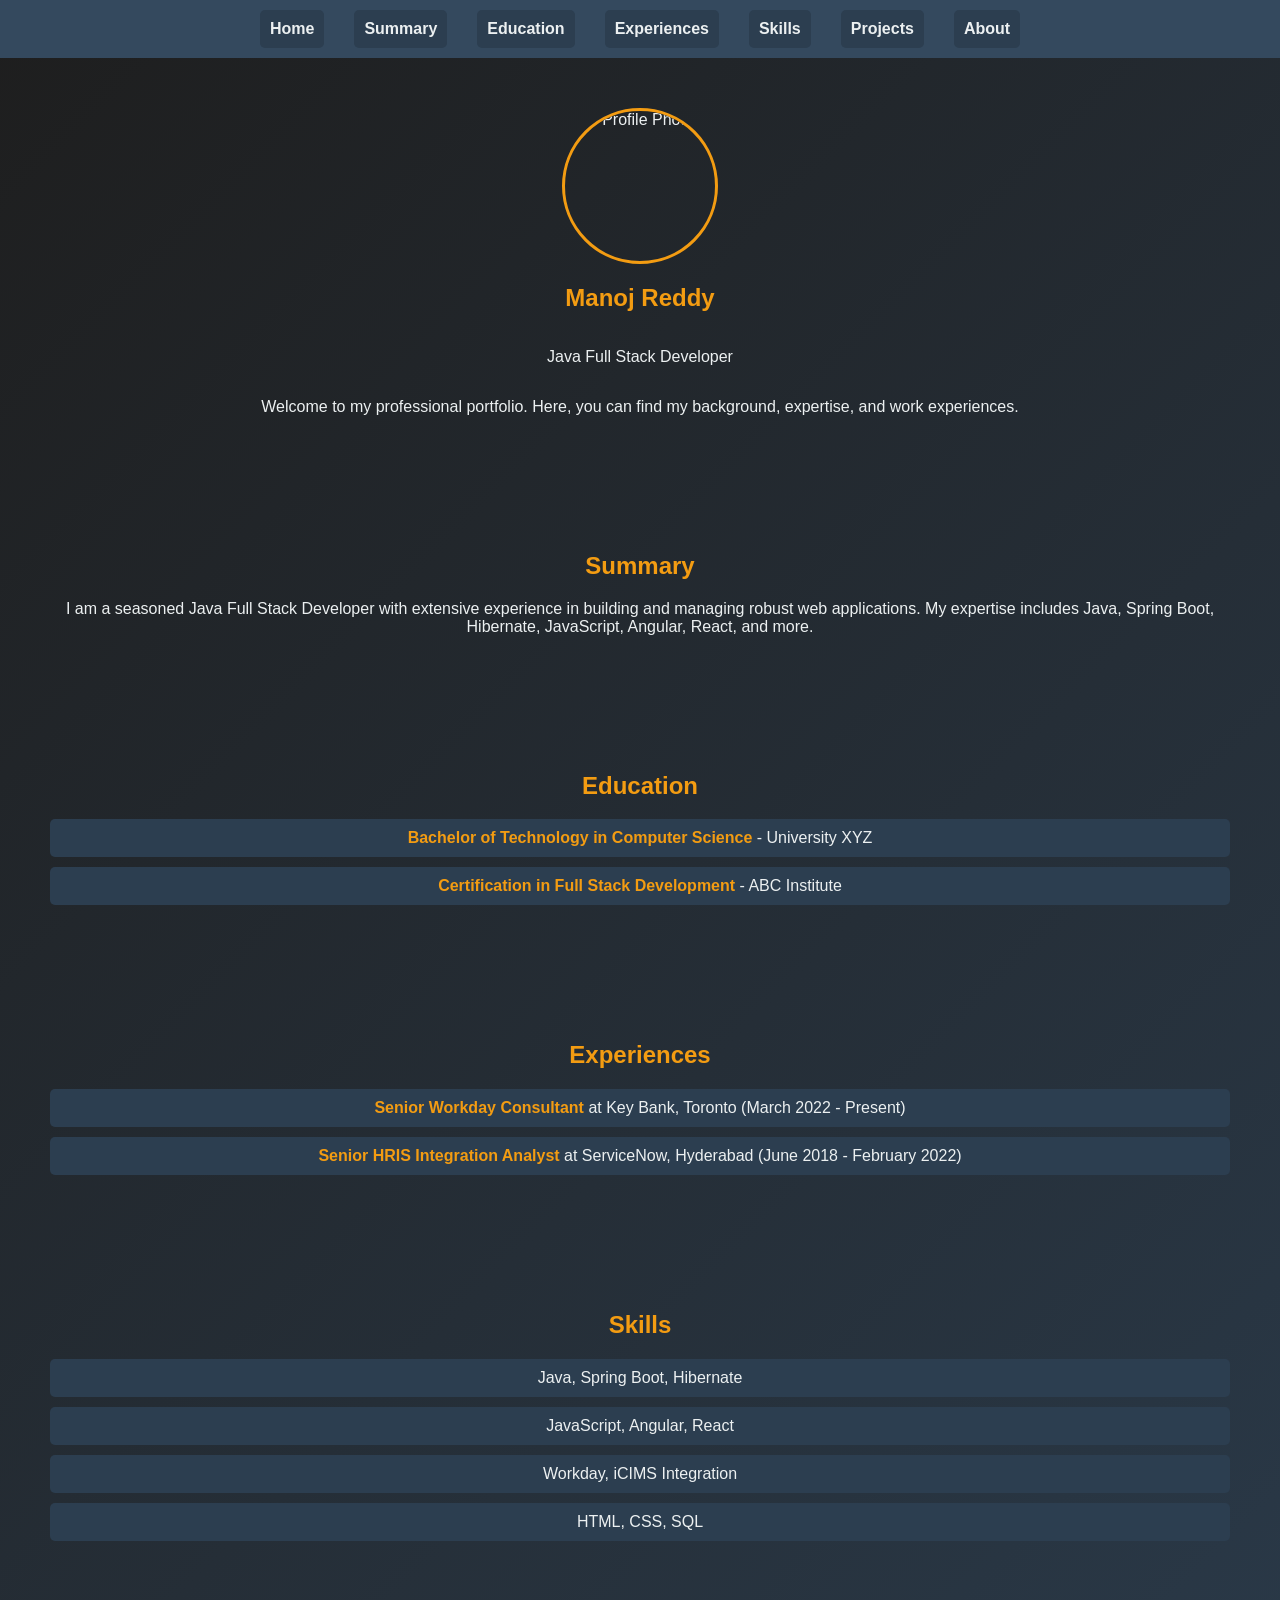
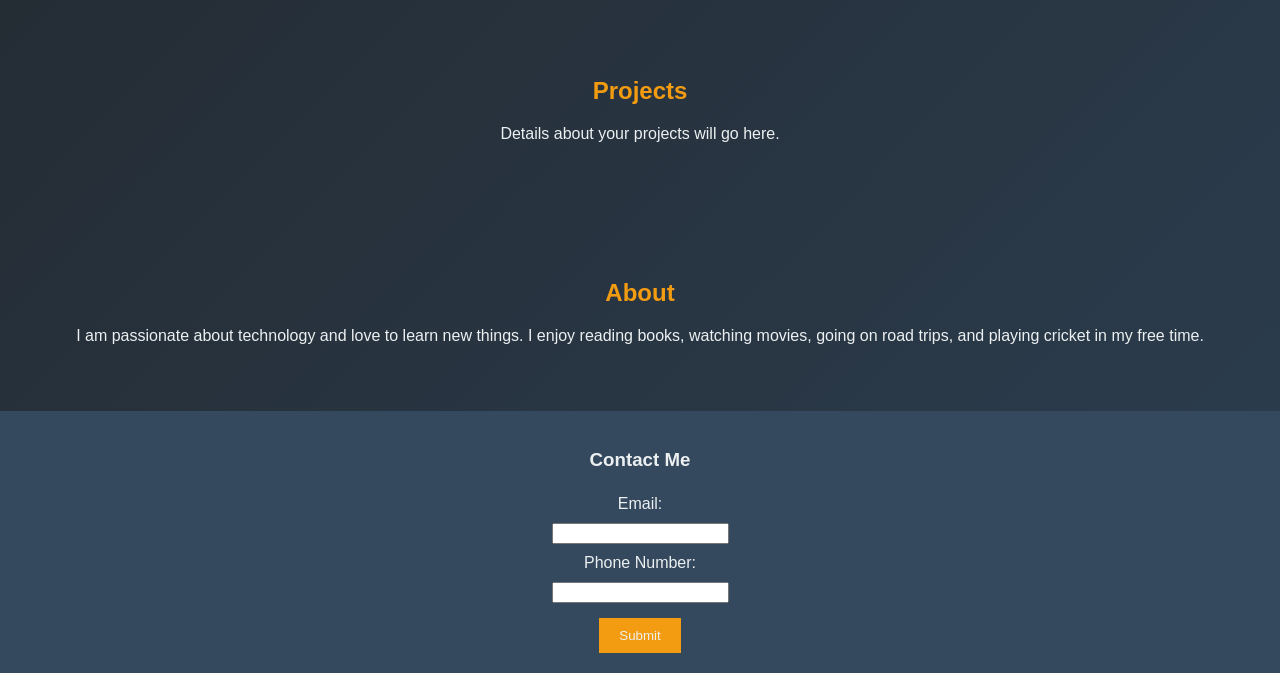
==== index.html @ 4ba1c6b4 "Initial commit" ====
<!DOCTYPE html>
<html lang="en">
<head>
    <meta charset="UTF-8">
    <meta name="viewport" content="width=device-width, initial-scale=1.0">
    <title>Portfolio - Manoj Reddy</title>
    <link rel="stylesheet" href="styles/style.css">
</head>
<body>
    <nav>
        <ul>
            <li><a href="#home">Home</a></li>
            <li><a href="#summary">Summary</a></li>
            <li><a href="#education">Education</a></li>
            <li><a href="#experience">Experiences</a></li>
            <li><a href="#skills">Skills</a></li>
            <li><a href="#projects">Projects</a></li>
            <li><a href="#about">About</a></li>
        </ul>
    </nav>
    <section id="home">
        <div class="intro">
            <img src="images/profile.jpg" alt="Profile Photo" class="profile-photo">
            <h1>Manoj Reddy</h1>
            <p>Java Full Stack Developer</p>
            <p>Welcome to my professional portfolio. Here, you can find my background, expertise, and work experiences.</p>
        </div>
    </section>
    <section id="summary">
        <h2>Summary</h2>
        <p>I am a seasoned Java Full Stack Developer with extensive experience in building and managing robust web applications. My expertise includes Java, Spring Boot, Hibernate, JavaScript, Angular, React, and more.</p>
    </section>
    <section id="education">
        <h2>Education</h2>
        <ul>
            <li><strong>Bachelor of Technology in Computer Science</strong> - University XYZ</li>
            <li><strong>Certification in Full Stack Development</strong> - ABC Institute</li>
        </ul>
    </section>
    <section id="experience">
        <h2>Experiences</h2>
        <ul>
            <li><strong>Senior Workday Consultant</strong> at Key Bank, Toronto (March 2022 - Present)</li>
            <li><strong>Senior HRIS Integration Analyst</strong> at ServiceNow, Hyderabad (June 2018 - February 2022)</li>
        </ul>
    </section>
    <section id="skills">
        <h2>Skills</h2>
        <ul>
            <li>Java, Spring Boot, Hibernate</li>
            <li>JavaScript, Angular, React</li>
            <li>Workday, iCIMS Integration</li>
            <li>HTML, CSS, SQL</li>
        </ul>
    </section>
    <section id="projects">
        <h2>Projects</h2>
        <p>Details about your projects will go here.</p>
    </section>
    <section id="about">
        <h2>About</h2>
        <p>I am passionate about technology and love to learn new things. I enjoy reading books, watching movies, going on road trips, and playing cricket in my free time.</p>
    </section>
    <footer>
        <h3>Contact Me</h3>
        <form id="contact-form">
            <label for="email">Email:</label>
            <input type="email" id="email" name="email" required>
            <label for="phone">Phone Number:</label>
            <input type="tel" id="phone" name="phone" required>
            <button type="submit">Submit</button>
        </form>
    </footer>
    <script src="scripts/main.js"></script>
</body>
</html>
---- styles/style.css ----
body {
  font-family: 'Arial', sans-serif;
  margin: 0;
  padding: 0;
  background: linear-gradient(135deg, #1e1e1e, #2c3e50);
  color: #ecf0f1;
}

nav {
  background: #34495e;
  padding: 10px;
}

nav ul {
  list-style-type: none;
  margin: 0;
  padding: 0;
  display: flex;
  justify-content: center;
}

nav ul li {
  margin: 0 15px;
}

nav ul li a {
  color: #ecf0f1;
  text-decoration: none;
  font-weight: bold;
}

nav ul li a:hover {
  color: #f39c12;
}

section {
  padding: 50px;
  text-align: center;
}

.intro {
  display: flex;
  flex-direction: column;
  align-items: center;
}

.profile-photo {
  width: 150px;
  height: 150px;
  border-radius: 50%;
  border: 3px solid #f39c12;
}

footer {
  background: #34495e;
  padding: 20px;
  text-align: center;
}

footer form {
  display: flex;
  flex-direction: column;
  align-items: center;
}

footer form label,
footer form input {
  margin: 5px 0;
}

footer form button {
  margin-top: 10px;
  padding: 10px 20px;
  background: #f39c12;
  border: none;
  color: #ecf0f1;
  cursor: pointer;
}

footer form button:hover {
  background: #e67e22;
}

h1, h2 {
  color: #f39c12;
}

ul {
  list-style-type: none;
  padding: 0;
}

ul li {
  background: #2c3e50;
  margin: 10px 0;
  padding: 10px;
  border-radius: 5px;
}

ul li strong {
  color: #f39c12;
}

section#home {
  background: url('../images/background.jpg') no-repeat center center;
  background-size: cover;
  color: #ecf0f1;
}
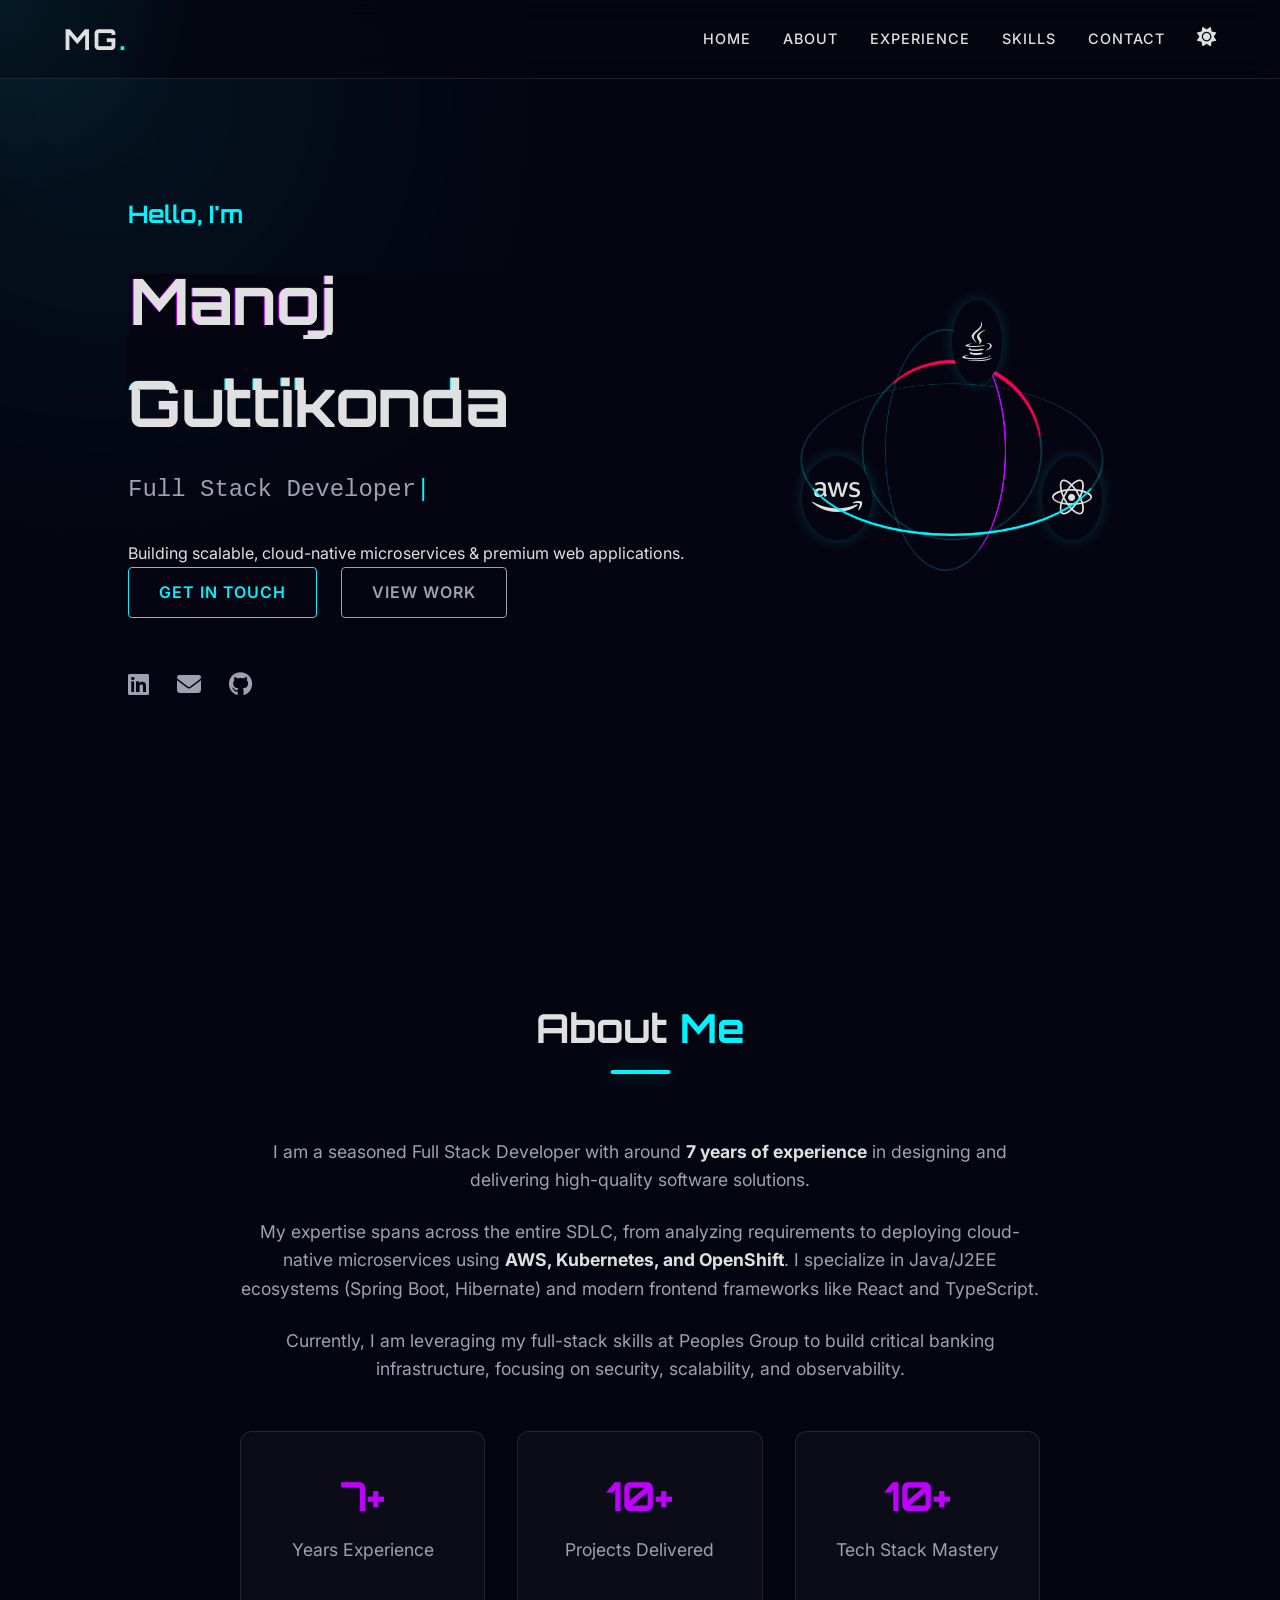
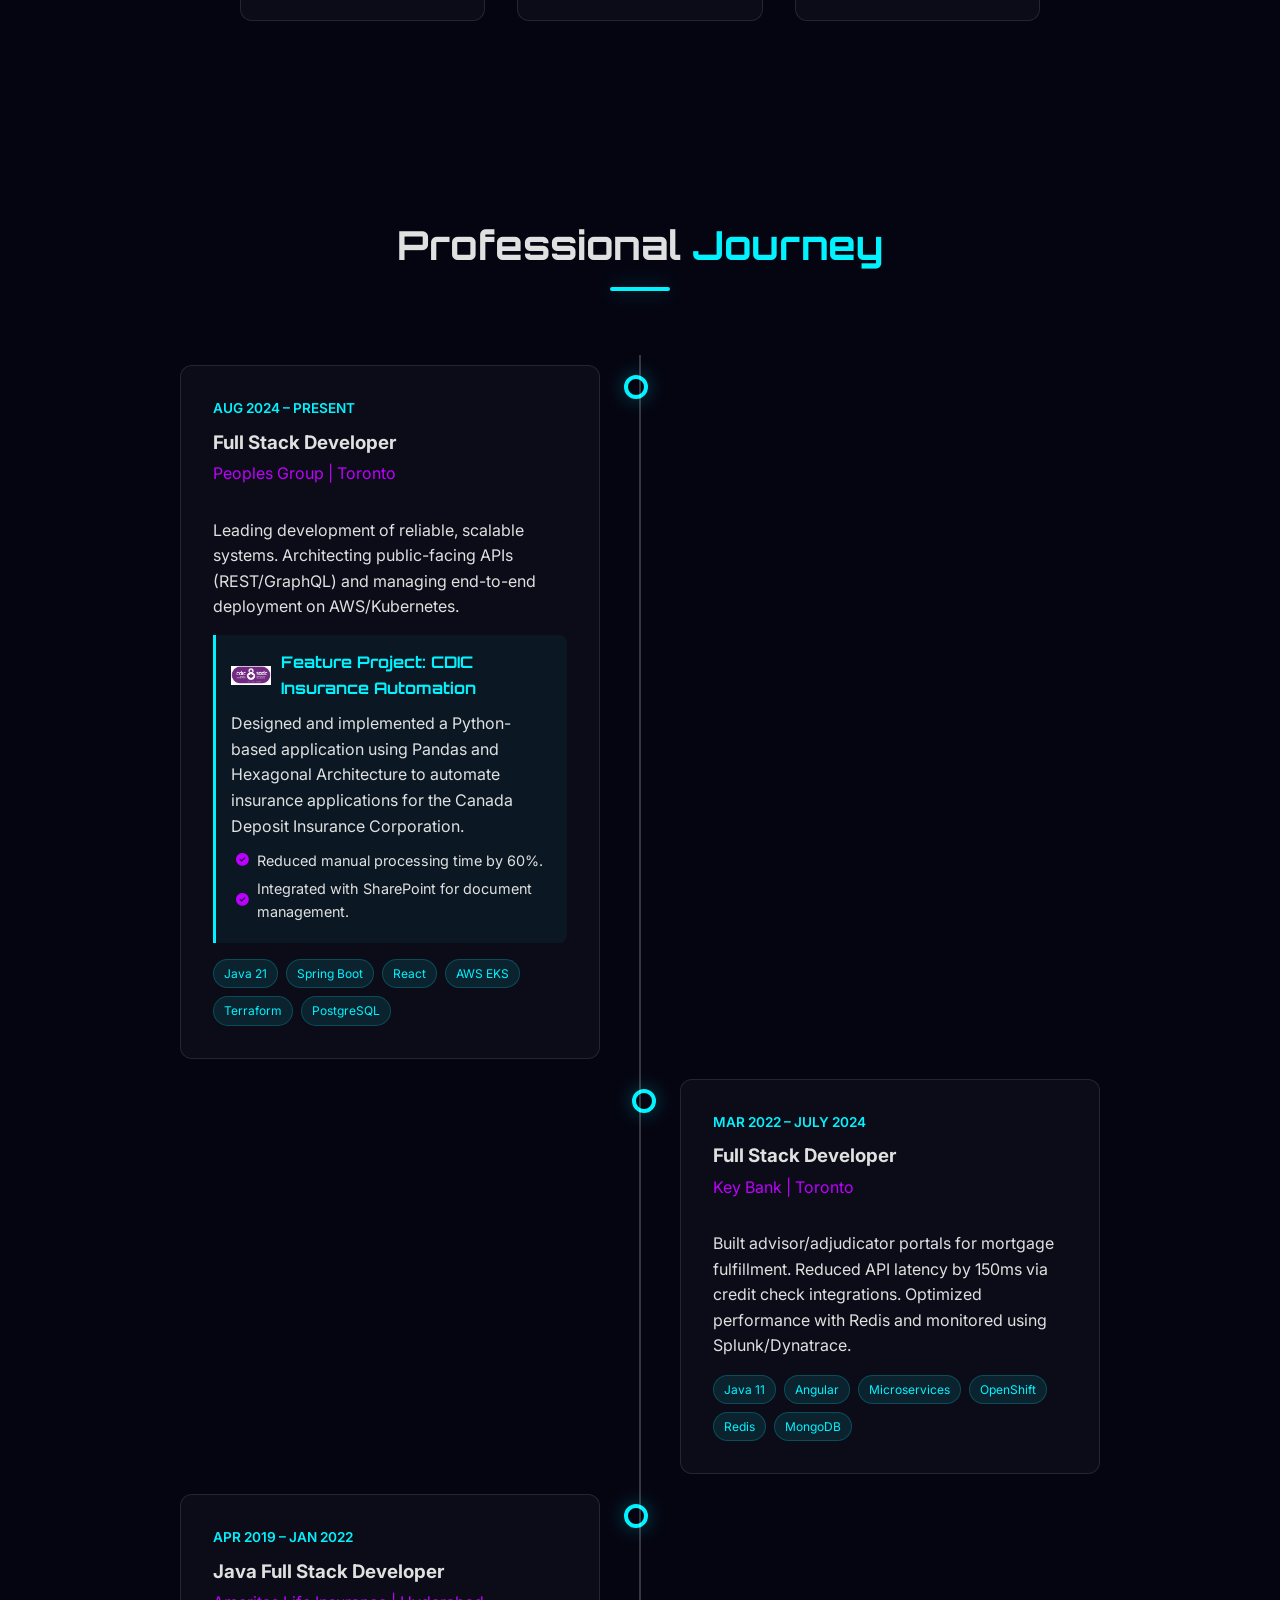
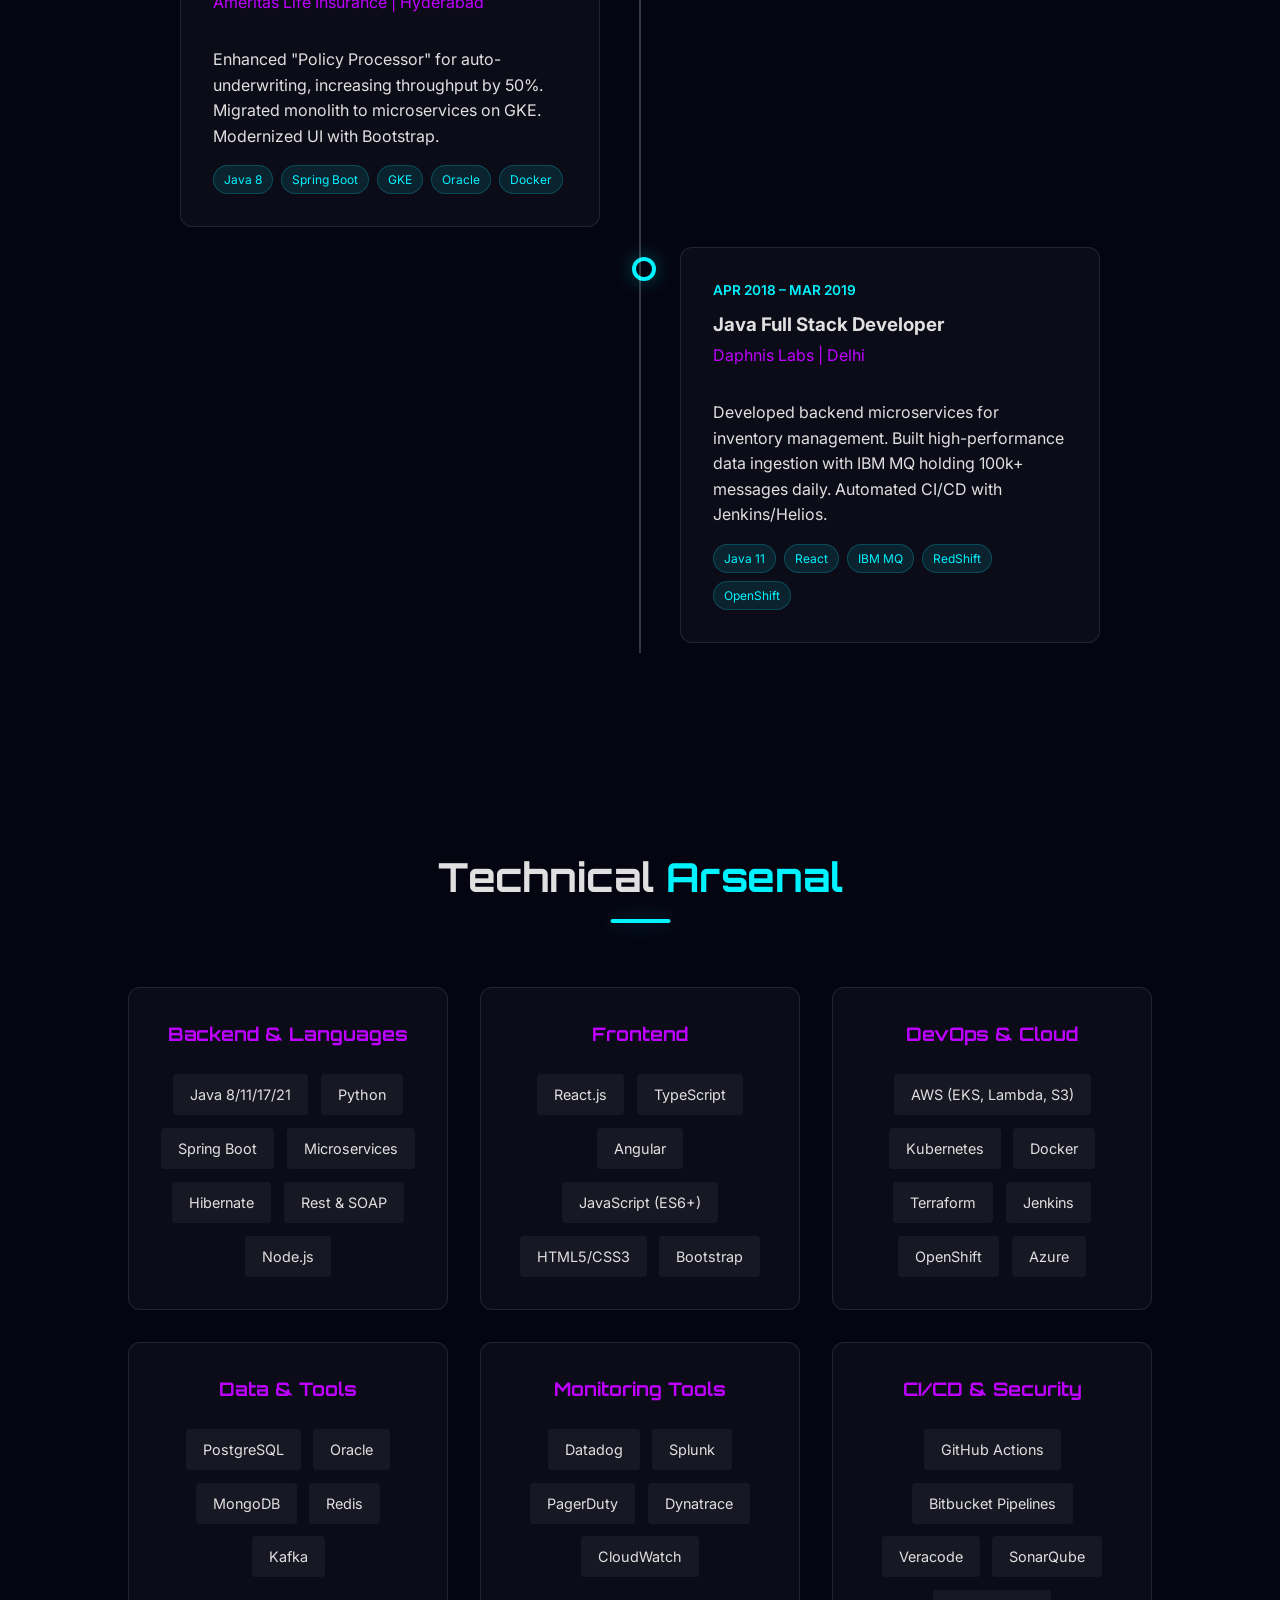
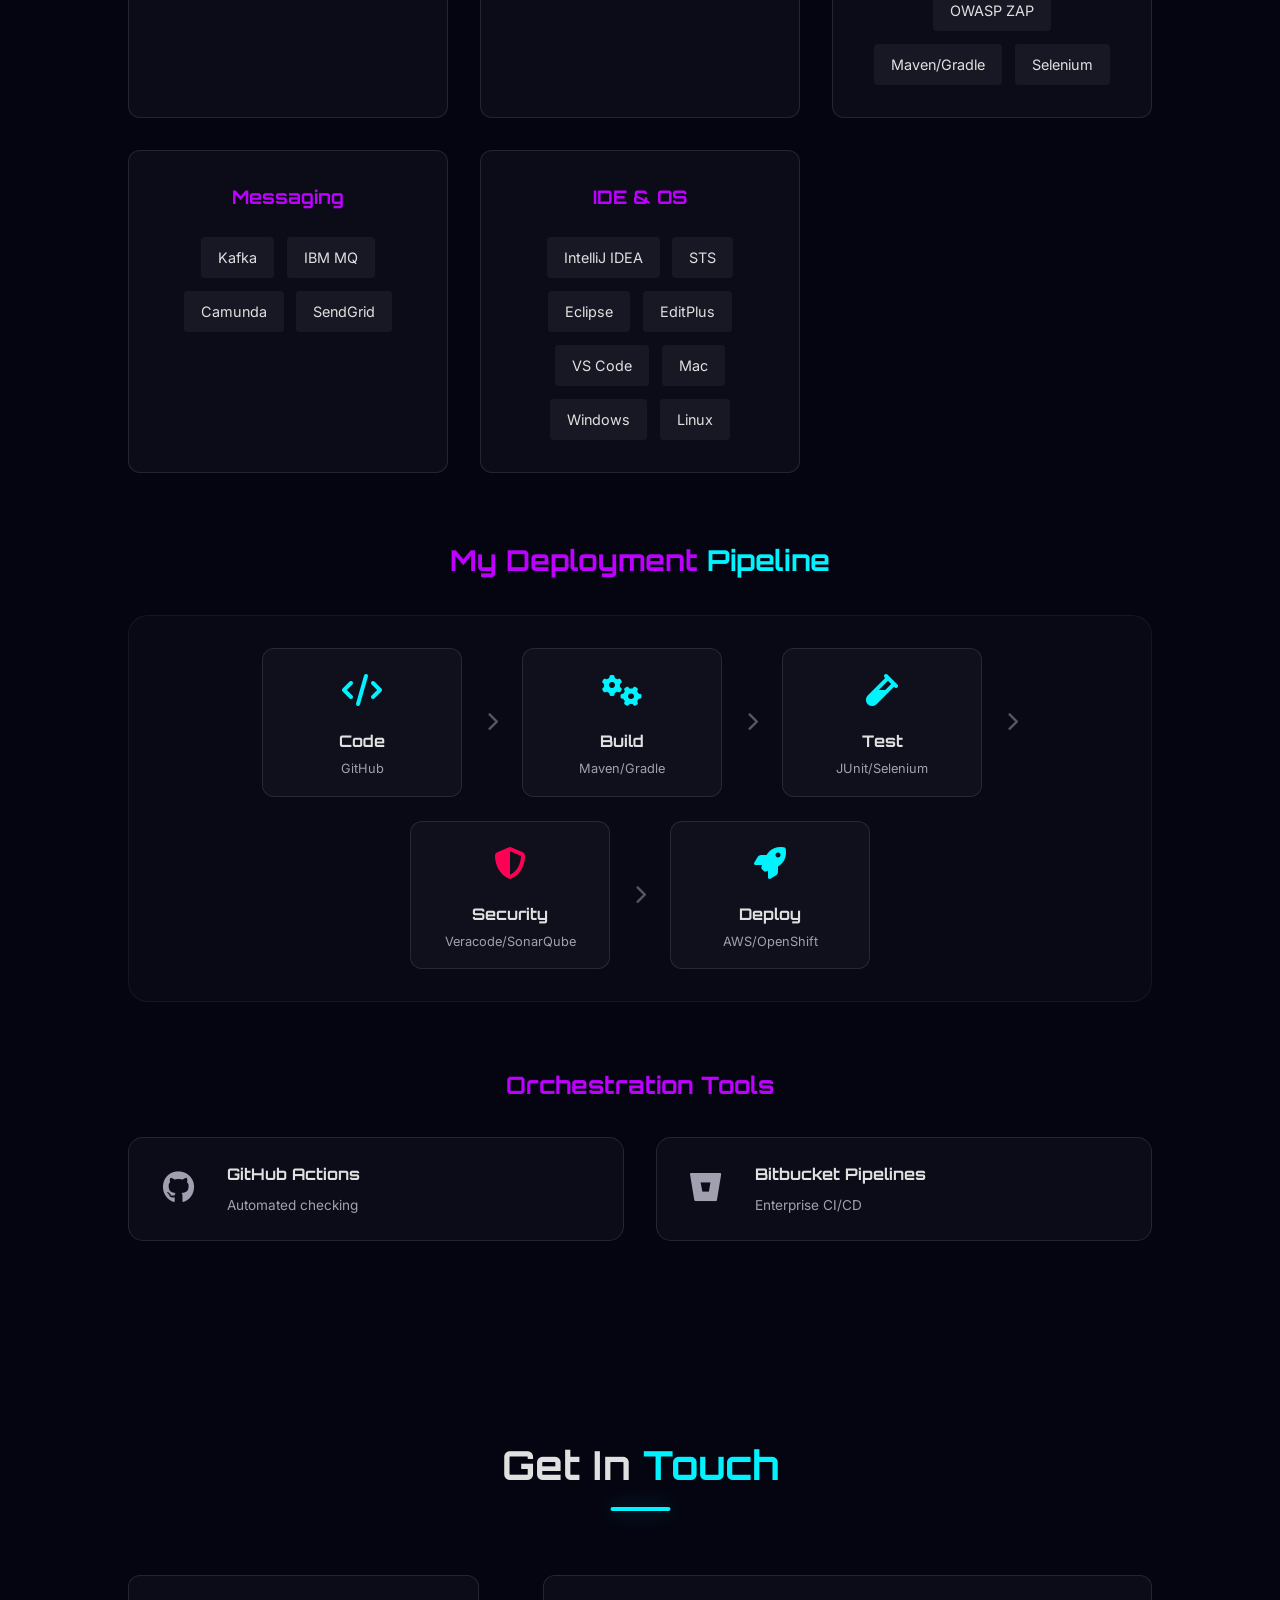
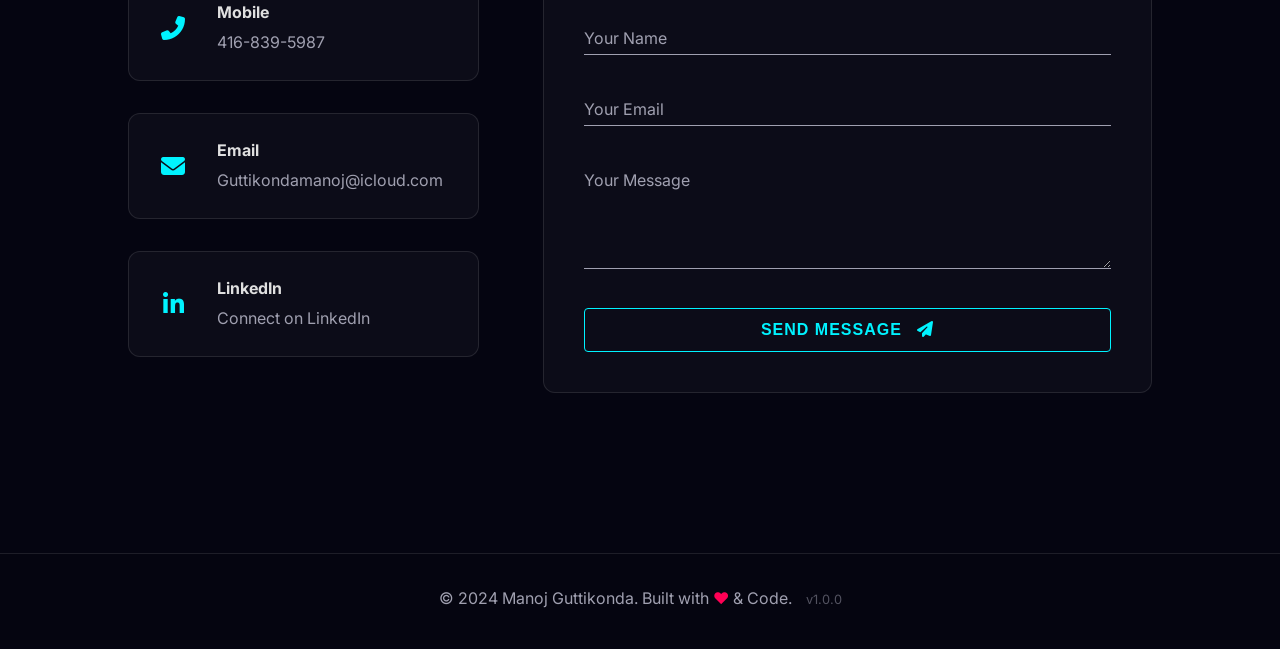
==== commit 78ccb7be: "Initial portfolio setup with CI/CD and Skills" ====
--- a/index.html
+++ b/index.html
@@ -1,76 +1,441 @@
 <!DOCTYPE html>
 <html lang="en">
+
 <head>
     <meta charset="UTF-8">
     <meta name="viewport" content="width=device-width, initial-scale=1.0">
-    <title>Portfolio - Manoj Reddy</title>
-    <link rel="stylesheet" href="styles/style.css">
+    <title>Manoj Guttikonda | Full Stack Developer</title>
+    <meta name="description"
+        content="Portfolio of Manoj Guttikonda, a Full Stack Developer specializing in Java, Python, React, and Cloud Technologies.">
+
+    <!-- Fonts -->
+    <link rel="preconnect" href="https://fonts.googleapis.com">
+    <link rel="preconnect" href="https://fonts.gstatic.com" crossorigin>
+    <link
+        href="https://fonts.googleapis.com/css2?family=Inter:wght@300;400;600;700&family=Orbitron:wght@400;700&display=swap"
+        rel="stylesheet">
+
+    <!-- Icons -->
+    <link rel="stylesheet" href="https://cdnjs.cloudflare.com/ajax/libs/font-awesome/6.4.0/css/all.min.css">
+
+    <link rel="stylesheet" href="style.css">
 </head>
-<body>
-    <nav>
-        <ul>
-            <li><a href="#home">Home</a></li>
-            <li><a href="#summary">Summary</a></li>
-            <li><a href="#education">Education</a></li>
-            <li><a href="#experience">Experiences</a></li>
-            <li><a href="#skills">Skills</a></li>
-            <li><a href="#projects">Projects</a></li>
-            <li><a href="#about">About</a></li>
-        </ul>
-    </nav>
-    <section id="home">
-        <div class="intro">
-            <img src="images/profile.jpg" alt="Profile Photo" class="profile-photo">
-            <h1>Manoj Reddy</h1>
-            <p>Java Full Stack Developer</p>
-            <p>Welcome to my professional portfolio. Here, you can find my background, expertise, and work experiences.</p>
-        </div>
-    </section>
-    <section id="summary">
-        <h2>Summary</h2>
-        <p>I am a seasoned Java Full Stack Developer with extensive experience in building and managing robust web applications. My expertise includes Java, Spring Boot, Hibernate, JavaScript, Angular, React, and more.</p>
-    </section>
-    <section id="education">
-        <h2>Education</h2>
-        <ul>
-            <li><strong>Bachelor of Technology in Computer Science</strong> - University XYZ</li>
-            <li><strong>Certification in Full Stack Development</strong> - ABC Institute</li>
-        </ul>
-    </section>
-    <section id="experience">
-        <h2>Experiences</h2>
-        <ul>
-            <li><strong>Senior Workday Consultant</strong> at Key Bank, Toronto (March 2022 - Present)</li>
-            <li><strong>Senior HRIS Integration Analyst</strong> at ServiceNow, Hyderabad (June 2018 - February 2022)</li>
-        </ul>
-    </section>
-    <section id="skills">
-        <h2>Skills</h2>
-        <ul>
-            <li>Java, Spring Boot, Hibernate</li>
-            <li>JavaScript, Angular, React</li>
-            <li>Workday, iCIMS Integration</li>
-            <li>HTML, CSS, SQL</li>
-        </ul>
-    </section>
-    <section id="projects">
-        <h2>Projects</h2>
-        <p>Details about your projects will go here.</p>
-    </section>
-    <section id="about">
-        <h2>About</h2>
-        <p>I am passionate about technology and love to learn new things. I enjoy reading books, watching movies, going on road trips, and playing cricket in my free time.</p>
-    </section>
+
+<body class="dark-mode">
+    <div class="cursor-glow"></div>
+
+    <header class="glass-header">
+        <nav>
+            <div class="logo">MG<span class="dot">.</span></div>
+            <ul class="nav-links">
+                <li><a href="#home">Home</a></li>
+                <li><a href="#about">About</a></li>
+                <li><a href="#experience">Experience</a></li>
+                <li><a href="#skills">Skills</a></li>
+                <li><a href="#contact">Contact</a></li>
+                <li><button id="theme-toggle" aria-label="Toggle Dark Mode"><i class="fas fa-sun"></i></button></li>
+            </ul>
+            <div class="burger">
+                <div class="line1"></div>
+                <div class="line2"></div>
+                <div class="line3"></div>
+            </div>
+        </nav>
+    </header>
+
+    <main>
+        <!-- Hero Section -->
+        <section id="home" class="hero">
+            <div class="hero-content">
+                <h2 class="greeting">Hello, I'm</h2>
+                <h1 class="glitch" data-text="Manoj Guttikonda">Manoj Guttikonda</h1>
+                <div class="typewriter">
+                    <span id="typing-text"></span><span class="cursor">|</span>
+                </div>
+                <p class="hero-sub">Building scalable, cloud-native microservices & premium web applications.</p>
+                <div class="hero-btns">
+                    <a href="#contact" class="btn primary-btn">Get in Touch</a>
+                    <a href="#experience" class="btn secondary-btn">View Work</a>
+                </div>
+                <div class="social-links">
+                    <a href="https://www.linkedin.com/in/manoj-guttikonda-6121b02a8" target="_blank"
+                        aria-label="LinkedIn"><i class="fab fa-linkedin"></i></a>
+                    <a href="mailto:Guttikondamanoj@icloud.com" aria-label="Email"><i class="fas fa-envelope"></i></a>
+                    <!-- Placeholder for GitHub if available later -->
+                    <a href="#" aria-label="GitHub"><i class="fab fa-github"></i></a>
+                </div>
+            </div>
+            <div class="hero-visual">
+                <!-- Abstract Tech Visual created with CSS/SVG -->
+                <div class="tech-circle">
+                    <div class="circle c1"></div>
+                    <div class="circle c2"></div>
+                    <div class="circle c3"></div>
+                    <div class="icon-float java"><i class="fab fa-java"></i></div>
+                    <div class="icon-float react"><i class="fab fa-react"></i></div>
+                    <div class="icon-float aws"><i class="fab fa-aws"></i></div>
+                </div>
+            </div>
+        </section>
+
+        <!-- About Section -->
+        <section id="about" class="section">
+            <h2 class="section-title">About <span class="highlight">Me</span></h2>
+            <div class="about-container">
+                <div class="about-text">
+                    <p>I am a seasoned Full Stack Developer with around <strong>7 years of experience</strong> in
+                        designing and delivering high-quality software solutions.</p>
+                    <p>My expertise spans across the entire SDLC, from analyzing requirements to deploying cloud-native
+                        microservices using <strong>AWS, Kubernetes, and OpenShift</strong>. I specialize in Java/J2EE
+                        ecosystems (Spring Boot, Hibernate) and modern frontend frameworks like React and TypeScript.
+                    </p>
+                    <p>Currently, I am leveraging my full-stack skills at Peoples Group to build critical banking
+                        infrastructure, focusing on security, scalability, and observability.</p>
+
+                    <div class="stats-grid">
+                        <div class="stat-card">
+                            <h3>7+</h3>
+                            <p>Years Experience</p>
+                        </div>
+                        <div class="stat-card">
+                            <h3>10+</h3>
+                            <p>Projects Delivered</p>
+                        </div>
+                        <div class="stat-card">
+                            <h3>10+</h3>
+                            <p>Tech Stack Mastery</p>
+                        </div>
+                    </div>
+                </div>
+            </div>
+        </section>
+
+        <!-- Experience Section (Timeline) -->
+        <section id="experience" class="section">
+            <h2 class="section-title">Professional <span class="highlight">Journey</span></h2>
+            <div class="timeline">
+
+                <!-- Peoples Group -->
+                <div class="timeline-item left">
+                    <div class="timeline-content card-glow">
+                        <div class="company-header">
+                            <img src="https://logo.clearbit.com/peoplesgroup.com" alt="Peoples Group Logo"
+                                class="company-logo" onerror="this.style.display='none'">
+                            <div>
+                                <span class="date">Aug 2024 – Present</span>
+                                <h3>Full Stack Developer</h3>
+                                <h4>Peoples Group | Toronto</h4>
+                            </div>
+                        </div>
+                        <p>Leading development of reliable, scalable systems. Architecting public-facing APIs
+                            (REST/GraphQL) and managing end-to-end deployment on AWS/Kubernetes.</p>
+
+                        <!-- CDIC Project Highlight -->
+                        <div class="project-highlight cdic-highlight">
+                            <div class="highlight-header">
+                                <img src="assets/images/cdic-logo.jpg" alt="CDIC Logo" class="project-logo">
+                                <h5>Feature Project: CDIC Insurance Automation</h5>
+                            </div>
+                            <p>Designed and implemented a Python-based application using Pandas and Hexagonal
+                                Architecture to automate insurance applications for the Canada Deposit Insurance
+                                Corporation.</p>
+                            <ul>
+                                <li><i class="fas fa-check-circle"></i> Reduced manual processing time by 60%.</li>
+                                <li><i class="fas fa-check-circle"></i> Integrated with SharePoint for document
+                                    management.</li>
+                            </ul>
+                        </div>
+
+                        <div class="tags">
+                            <span>Java 21</span><span>Spring Boot</span><span>React</span><span>AWS
+                                EKS</span><span>Terraform</span><span>PostgreSQL</span>
+                        </div>
+                    </div>
+                </div>
+
+                <!-- Key Bank -->
+                <div class="timeline-item right">
+                    <div class="timeline-content card-glow">
+                        <div class="company-header">
+                            <img src="https://logo.clearbit.com/key.com" alt="KeyBank Logo" class="company-logo"
+                                onerror="this.style.display='none'">
+                            <div>
+                                <span class="date">Mar 2022 – July 2024</span>
+                                <h3>Full Stack Developer</h3>
+                                <h4>Key Bank | Toronto</h4>
+                            </div>
+                        </div>
+                        <p>Built advisor/adjudicator portals for mortgage fulfillment. Reduced API latency by 150ms via
+                            credit check integrations. Optimized performance with Redis and monitored using
+                            Splunk/Dynatrace.</p>
+                        <div class="tags">
+                            <span>Java
+                                11</span><span>Angular</span><span>Microservices</span><span>OpenShift</span><span>Redis</span><span>MongoDB</span>
+                        </div>
+                    </div>
+                </div>
+
+                <!-- Ameritas -->
+                <div class="timeline-item left">
+                    <div class="timeline-content card-glow">
+                        <div class="company-header">
+                            <img src="https://logo.clearbit.com/ameritas.com" alt="Ameritas Logo" class="company-logo"
+                                onerror="this.style.display='none'">
+                            <div>
+                                <span class="date">Apr 2019 – Jan 2022</span>
+                                <h3>Java Full Stack Developer</h3>
+                                <h4>Ameritas Life Insurance | Hyderabad</h4>
+                            </div>
+                        </div>
+                        <p>Enhanced "Policy Processor" for auto-underwriting, increasing throughput by 50%. Migrated
+                            monolith to microservices on GKE. Modernized UI with Bootstrap.</p>
+                        <div class="tags">
+                            <span>Java 8</span><span>Spring
+                                Boot</span><span>GKE</span><span>Oracle</span><span>Docker</span>
+                        </div>
+                    </div>
+                </div>
+
+                <!-- Daphnis Labs -->
+                <div class="timeline-item right">
+                    <div class="timeline-content card-glow">
+                        <div class="company-header">
+                            <img src="https://logo.clearbit.com/daphnislabs.com" alt="Daphnis Labs Logo"
+                                class="company-logo" onerror="this.style.display='none'">
+                            <div>
+                                <span class="date">Apr 2018 – Mar 2019</span>
+                                <h3>Java Full Stack Developer</h3>
+                                <h4>Daphnis Labs | Delhi</h4>
+                            </div>
+                        </div>
+                        <p>Developed backend microservices for inventory management. Built high-performance data
+                            ingestion with IBM MQ holding 100k+ messages daily. Automated CI/CD with Jenkins/Helios.</p>
+                        <div class="tags">
+                            <span>Java 11</span><span>React</span><span>IBM
+                                MQ</span><span>RedShift</span><span>OpenShift</span>
+                        </div>
+                    </div>
+                </div>
+
+            </div>
+        </section>
+
+        <!-- Skills Section -->
+        <section id="skills" class="section">
+            <h2 class="section-title">Technical <span class="highlight">Arsenal</span></h2>
+            <div class="skills-container">
+                <div class="skill-category">
+                    <h3>Backend & Languages</h3>
+                    <div class="skill-cloud">
+                        <span>Java 8/11/17/21</span>
+                        <span>Python</span>
+                        <span>Spring Boot</span>
+                        <span>Microservices</span>
+                        <span>Hibernate</span>
+                        <span>Rest & SOAP</span>
+                        <span>Node.js</span>
+                    </div>
+                </div>
+                <div class="skill-category">
+                    <h3>Frontend</h3>
+                    <div class="skill-cloud">
+                        <span>React.js</span>
+                        <span>TypeScript</span>
+                        <span>Angular</span>
+                        <span>JavaScript (ES6+)</span>
+                        <span>HTML5/CSS3</span>
+                        <span>Bootstrap</span>
+                    </div>
+                </div>
+                <div class="skill-category">
+                    <h3>DevOps & Cloud</h3>
+                    <div class="skill-cloud">
+                        <span>AWS (EKS, Lambda, S3)</span>
+                        <span>Kubernetes</span>
+                        <span>Docker</span>
+                        <span>Terraform</span>
+                        <span>Jenkins</span>
+                        <span>OpenShift</span>
+                        <span>Azure</span>
+                    </div>
+                </div>
+                <div class="skill-category">
+                    <h3>Data & Tools</h3>
+                    <div class="skill-cloud">
+                        <span>PostgreSQL</span>
+                        <span>Oracle</span>
+                        <span>MongoDB</span>
+                        <span>Redis</span>
+                        <span>Kafka</span>
+                    </div>
+                </div>
+                <div class="skill-category">
+                    <h3>Monitoring Tools</h3>
+                    <div class="skill-cloud">
+                        <span>Datadog</span>
+                        <span>Splunk</span>
+                        <span>PagerDuty</span>
+                        <span>Dynatrace</span>
+                        <span>CloudWatch</span>
+                    </div>
+                </div>
+                <div class="skill-category">
+                    <h3>CI/CD & Security</h3>
+                    <div class="skill-cloud">
+                        <span>GitHub Actions</span>
+                        <span>Bitbucket Pipelines</span>
+                        <span>Veracode</span>
+                        <span>SonarQube</span>
+                        <span>OWASP ZAP</span>
+                        <span>Maven/Gradle</span>
+                        <span>Selenium</span>
+                    </div>
+                </div>
+                <div class="skill-category">
+                    <h3>Messaging</h3>
+                    <div class="skill-cloud">
+                        <span>Kafka</span>
+                        <span>IBM MQ</span>
+                        <span>Camunda</span>
+                        <span>SendGrid</span>
+                    </div>
+                </div>
+                <div class="skill-category">
+                    <h3>IDE & OS</h3>
+                    <div class="skill-cloud">
+                        <span>IntelliJ IDEA</span>
+                        <span>STS</span>
+                        <span>Eclipse</span>
+                        <span>EditPlus</span>
+                        <span>VS Code</span>
+                        <span>Mac</span>
+                        <span>Windows</span>
+                        <span>Linux</span>
+                    </div>
+                </div>
+            </div>
+
+            <!-- Pipeline Visual Integration in Skills -->
+            <div class="cicd-container" style="margin-top: 4rem;">
+                <h3 class="subsection-title">My Deployment <span class="highlight">Pipeline</span></h3>
+                <div class="pipeline-visual">
+                    <div class="pipeline-step" data-step="1">
+                        <div class="icon-box"><i class="fas fa-code"></i></div>
+                        <h4>Code</h4>
+                        <p>GitHub</p>
+                    </div>
+                    <div class="connector"><i class="fas fa-chevron-right"></i></div>
+                    <div class="pipeline-step" data-step="2">
+                        <div class="icon-box"><i class="fas fa-cogs"></i></div>
+                        <h4>Build</h4>
+                        <p>Maven/Gradle</p>
+                    </div>
+                    <div class="connector"><i class="fas fa-chevron-right"></i></div>
+                    <div class="pipeline-step" data-step="3">
+                        <div class="icon-box"><i class="fas fa-vial"></i></div>
+                        <h4>Test</h4>
+                        <p>JUnit/Selenium</p>
+                    </div>
+                    <div class="connector"><i class="fas fa-chevron-right"></i></div>
+                    <div class="pipeline-step security-step" data-step="4">
+                        <div class="icon-box"><i class="fas fa-shield-alt"></i></div>
+                        <h4>Security</h4>
+                        <p>Veracode/SonarQube</p>
+                    </div>
+                    <div class="connector"><i class="fas fa-chevron-right"></i></div>
+                    <div class="pipeline-step" data-step="5">
+                        <div class="icon-box"><i class="fas fa-rocket"></i></div>
+                        <h4>Deploy</h4>
+                        <p>AWS/OpenShift</p>
+                    </div>
+                </div>
+
+                <h3 class="subsection-title" style="margin-top: 3rem; font-size: 1.5rem;">Orchestration Tools</h3>
+                <div class="tools-grid" style="grid-template-columns: repeat(2, 1fr);">
+                    <div class="tool-card github-actions" style="padding: 1.5rem;">
+                        <div class="tool-icon" style="font-size: 2rem;"><i class="fab fa-github"></i></div>
+                        <div>
+                            <h4 style="font-size: 1rem;">GitHub Actions</h4>
+                            <p style="font-size: 0.85rem;">Automated checking</p>
+                        </div>
+                    </div>
+                    <div class="tool-card bitbucket" style="padding: 1.5rem;">
+                        <div class="tool-icon" style="font-size: 2rem;"><i class="fab fa-bitbucket"></i></div>
+                        <div>
+                            <h4 style="font-size: 1rem;">Bitbucket Pipelines</h4>
+                            <p style="font-size: 0.85rem;">Enterprise CI/CD</p>
+                        </div>
+                    </div>
+                </div>
+            </div>
+        </section>
+
+
+        <!-- Contact Section -->
+        <section id="contact" class="section">
+            <h2 class="section-title">Get In <span class="highlight">Touch</span></h2>
+            <div class="contact-wrapper">
+                <div class="contact-info">
+                    <div class="info-item">
+                        <i class="fas fa-phone-alt"></i>
+                        <div>
+                            <h4>Mobile</h4>
+                            <p>416-839-5987</p>
+                        </div>
+                    </div>
+                    <div class="info-item">
+                        <i class="fas fa-envelope"></i>
+                        <div>
+                            <h4>Email</h4>
+                            <p>Guttikondamanoj@icloud.com</p>
+                        </div>
+                    </div>
+                    <div class="info-item">
+                        <i class="fab fa-linkedin-in"></i>
+                        <div>
+                            <h4>LinkedIn</h4>
+                            <a href="https://www.linkedin.com/in/manoj-guttikonda-6121b02a8" target="_blank">Connect on
+                                LinkedIn</a>
+                        </div>
+                    </div>
+                </div>
+
+                <form class="contact-form" action="https://formsubmit.co/Guttikondamanoj@icloud.com" method="POST">
+                    <!-- FormSubmit Configuration -->
+                    <input type="hidden" name="_subject" value="New Portfolio Contact!">
+                    <input type="hidden" name="_autoresponse"
+                        value="Thank you for your message. I will get back to you as soon as possible.">
+                    <input type="hidden" name="_template" value="table">
+                    <input type="hidden" name="_captcha" value="true">
+                    <input type="text" name="_honey" style="display:none">
+                    <input type="hidden" name="_next" value="https://Guttikondamanoj.github.io/portfolio-website/">
+                    <!-- Adjust depending on actual repo name -->
+
+                    <div class="form-group">
+                        <input type="text" id="name" name="name" required placeholder=" ">
+                        <label for="name">Your Name</label>
+                    </div>
+                    <div class="form-group">
+                        <input type="email" id="email" name="email" required placeholder=" ">
+                        <label for="email">Your Email</label>
+                    </div>
+                    <div class="form-group">
+                        <textarea id="message" name="message" required placeholder=" " rows="5"></textarea>
+                        <label for="message">Your Message</label>
+                    </div>
+                    <button type="submit" class="btn primary-btn submit-btn">Send Message <i
+                            class="fas fa-paper-plane"></i></button>
+                </form>
+            </div>
+        </section>
+    </main>
+
     <footer>
-        <h3>Contact Me</h3>
-        <form id="contact-form">
-            <label for="email">Email:</label>
-            <input type="email" id="email" name="email" required>
-            <label for="phone">Phone Number:</label>
-            <input type="tel" id="phone" name="phone" required>
-            <button type="submit">Submit</button>
-        </form>
+        <p>&copy; 2024 Manoj Guttikonda. Built with <span class="heart">❤</span> & Code. <span
+                style="opacity: 0.5; font-size: 0.8rem; margin-left: 10px;">v1.0.0</span></p>
     </footer>
-    <script src="scripts/main.js"></script>
+
+    <script src="script.js"></script>
 </body>
-</html>
+
+</html>
--- a/style.css
+++ b/style.css
@@ -0,0 +1,1160 @@
+:root {
+    --bg-color: #050511;
+    --card-bg: rgba(255, 255, 255, 0.03);
+    --text-color: #e0e0e0;
+    --text-muted: #a0a0b0;
+    --primary: #00f3ff;
+    --secondary: #bd00ff;
+    --accent: #ff0055;
+    --nav-bg: rgba(5, 5, 17, 0.8);
+    --glass-border: 1px solid rgba(255, 255, 255, 0.1);
+    --glow: 0 0 20px rgba(0, 243, 255, 0.3);
+    --timeline-line: rgba(255, 255, 255, 0.2);
+    --font-heading: 'Orbitron', sans-serif;
+    --font-body: 'Inter', sans-serif;
+}
+
+body.light-mode {
+    --bg-color: #f0f2f5;
+    --card-bg: rgba(255, 255, 255, 0.8);
+    --text-color: #1a1a1a;
+    --text-muted: #555;
+    --primary: #007bff;
+    --secondary: #6610f2;
+    --accent: #dc3545;
+    --nav-bg: rgba(255, 255, 255, 0.9);
+    --glass-border: 1px solid rgba(0, 0, 0, 0.05);
+    --glow: 0 0 15px rgba(0, 123, 255, 0.2);
+    --timeline-line: rgba(0, 0, 0, 0.1);
+}
+
+* {
+    margin: 0;
+    padding: 0;
+    box-sizing: border-box;
+    scroll-behavior: smooth;
+}
+
+body {
+    background-color: var(--bg-color);
+    color: var(--text-color);
+    font-family: var(--font-body);
+    line-height: 1.6;
+    overflow-x: hidden;
+    transition: background-color 0.5s ease, color 0.5s ease;
+}
+
+/* Cursor Glow Effect */
+.cursor-glow {
+    position: fixed;
+    width: 400px;
+    height: 400px;
+    background: radial-gradient(circle, rgba(0, 243, 255, 0.08), transparent 70%);
+    border-radius: 50%;
+    pointer-events: none;
+    transform: translate(-50%, -50%);
+    z-index: 9999;
+    transition: opacity 0.3s;
+    mix-blend-mode: screen;
+}
+
+/* Header & Nav */
+.glass-header {
+    position: fixed;
+    top: 0;
+    width: 100%;
+    padding: 1rem 5%;
+    display: flex;
+    justify-content: center;
+    background: var(--nav-bg);
+    backdrop-filter: blur(15px);
+    z-index: 1000;
+    border-bottom: var(--glass-border);
+    transition: padding 0.3s;
+}
+
+nav {
+    display: flex;
+    justify-content: space-between;
+    align-items: center;
+    width: 100%;
+    max-width: 1200px;
+}
+
+.logo {
+    font-family: var(--font-heading);
+    font-size: 1.8rem;
+    font-weight: 700;
+    letter-spacing: 2px;
+    color: var(--text-color);
+    cursor: pointer;
+}
+
+.dot {
+    color: var(--primary);
+    text-shadow: var(--glow);
+}
+
+.nav-links {
+    display: flex;
+    list-style: none;
+    gap: 2rem;
+    align-items: center;
+}
+
+.nav-links a {
+    text-decoration: none;
+    color: var(--text-color);
+    font-size: 0.9rem;
+    font-weight: 500;
+    transition: color 0.3s, text-shadow 0.3s;
+    text-transform: uppercase;
+    letter-spacing: 1px;
+}
+
+.nav-links a:hover {
+    color: var(--primary);
+    text-shadow: 0 0 10px var(--primary);
+}
+
+#theme-toggle {
+    background: none;
+    border: none;
+    color: var(--text-color);
+    font-size: 1.2rem;
+    cursor: pointer;
+    transition: transform 0.3s;
+}
+
+#theme-toggle:hover {
+    transform: rotate(20deg) scale(1.1);
+    color: var(--accent);
+}
+
+/* Mobile Burger */
+.burger {
+    display: none;
+    cursor: pointer;
+}
+
+.burger div {
+    width: 25px;
+    height: 3px;
+    background-color: var(--text-color);
+    margin: 5px;
+    transition: all 0.3s ease;
+}
+
+/* Hero Section */
+.hero {
+    height: 100vh;
+    display: flex;
+    align-items: center;
+    justify-content: space-between;
+    padding: 0 10%;
+    position: relative;
+    overflow: hidden;
+}
+
+.hero::before {
+    content: '';
+    position: absolute;
+    top: -50px;
+    left: -50px;
+    width: 300px;
+    height: 300px;
+    background: var(--primary);
+    filter: blur(150px);
+    opacity: 0.2;
+    border-radius: 50%;
+}
+
+.hero-content {
+    max-width: 600px;
+    z-index: 2;
+}
+
+.greeting {
+    font-size: 1.5rem;
+    color: var(--primary);
+    font-family: var(--font-heading);
+    margin-bottom: 1rem;
+}
+
+.glitch {
+    font-size: 4rem;
+    font-weight: 700;
+    font-family: var(--font-heading);
+    color: var(--text-color);
+    position: relative;
+    margin-bottom: 1rem;
+}
+
+.glitch::before,
+.glitch::after {
+    content: attr(data-text);
+    position: absolute;
+    top: 0;
+    left: 0;
+    width: 100%;
+    height: 100%;
+    background: var(--bg-color);
+}
+
+.glitch::before {
+    left: 2px;
+    text-shadow: -1px 0 var(--secondary);
+    clip: rect(24px, 550px, 90px, 0);
+    animation: glitch-anim-1 2.5s infinite linear alternate-reverse;
+}
+
+.glitch::after {
+    left: -2px;
+    text-shadow: -1px 0 var(--primary);
+    clip: rect(85px, 550px, 140px, 0);
+    animation: glitch-anim-2 3s infinite linear alternate-reverse;
+}
+
+@keyframes glitch-anim-1 {
+    0% {
+        clip: rect(20px, 9999px, 80px, 0);
+    }
+
+    20% {
+        clip: rect(60px, 9999px, 10px, 0);
+    }
+
+    40% {
+        clip: rect(10px, 9999px, 50px, 0);
+    }
+
+    60% {
+        clip: rect(90px, 9999px, 20px, 0);
+    }
+
+    80% {
+        clip: rect(30px, 9999px, 40px, 0);
+    }
+
+    100% {
+        clip: rect(70px, 9999px, 90px, 0);
+    }
+}
+
+@keyframes glitch-anim-2 {
+    0% {
+        clip: rect(90px, 9999px, 20px, 0);
+    }
+
+    20% {
+        clip: rect(10px, 9999px, 80px, 0);
+    }
+
+    40% {
+        clip: rect(50px, 9999px, 30px, 0);
+    }
+
+    60% {
+        clip: rect(20px, 9999px, 70px, 0);
+    }
+
+    80% {
+        clip: rect(80px, 9999px, 10px, 0);
+    }
+
+    100% {
+        clip: rect(40px, 9999px, 60px, 0);
+    }
+}
+
+.typewriter {
+    font-size: 1.5rem;
+    color: var(--text-muted);
+    margin-bottom: 2rem;
+    font-family: monospace;
+}
+
+.cursor {
+    animation: blink 1s infinite;
+    color: var(--primary);
+}
+
+@keyframes blink {
+    50% {
+        opacity: 0;
+    }
+}
+
+.hero-btns {
+    display: flex;
+    gap: 1.5rem;
+    margin-bottom: 3rem;
+}
+
+.btn {
+    padding: 12px 30px;
+    font-size: 1rem;
+    border-radius: 4px;
+    text-decoration: none;
+    font-weight: 600;
+    transition: all 0.3s ease;
+    text-transform: uppercase;
+    letter-spacing: 1px;
+}
+
+.primary-btn {
+    background: transparent;
+    border: 1px solid var(--primary);
+    color: var(--primary);
+    position: relative;
+    overflow: hidden;
+    z-index: 1;
+}
+
+.primary-btn::before {
+    content: '';
+    position: absolute;
+    top: 0;
+    left: 0;
+    width: 0;
+    height: 100%;
+    background: var(--primary);
+    z-index: -1;
+    transition: width 0.3s ease;
+}
+
+.primary-btn:hover {
+    color: var(--bg-color);
+    box-shadow: 0 0 20px var(--primary);
+}
+
+.primary-btn:hover::before {
+    width: 100%;
+}
+
+.secondary-btn {
+    background: transparent;
+    border: 1px solid var(--text-muted);
+    color: var(--text-muted);
+}
+
+.secondary-btn:hover {
+    border-color: var(--text-color);
+    color: var(--text-color);
+    background: rgba(255, 255, 255, 0.05);
+}
+
+.social-links a {
+    color: var(--text-muted);
+    font-size: 1.5rem;
+    margin-right: 1.5rem;
+    transition: all 0.3s;
+}
+
+.social-links a:hover {
+    color: var(--primary);
+    transform: translateY(-5px);
+}
+
+/* Hero Visual Animation */
+.hero-visual {
+    position: relative;
+    width: 400px;
+    height: 400px;
+    display: flex;
+    justify-content: center;
+    align-items: center;
+    perspective: 1000px;
+}
+
+.tech-circle {
+    position: relative;
+    width: 300px;
+    height: 300px;
+    transform-style: preserve-3d;
+    animation: rotate 20s infinite linear;
+}
+
+.circle {
+    position: absolute;
+    border-radius: 50%;
+    border: 1px solid rgba(0, 243, 255, 0.3);
+}
+
+.c1 {
+    width: 100%;
+    height: 100%;
+    border-bottom: 4px solid var(--primary);
+    transform: rotateX(60deg);
+}
+
+.c2 {
+    width: 80%;
+    height: 80%;
+    top: 10%;
+    left: 10%;
+    border-right: 4px solid var(--secondary);
+    transform: rotateY(60deg);
+}
+
+.c3 {
+    width: 60%;
+    height: 60%;
+    top: 20%;
+    left: 20%;
+    border-top: 4px solid var(--accent);
+    transform: rotateZ(20deg);
+}
+
+.icon-float {
+    position: absolute;
+    font-size: 2.5rem;
+    color: var(--text-color);
+    background: var(--bg-color);
+    padding: 10px;
+    border-radius: 50%;
+    box-shadow: 0 0 15px rgba(0, 243, 255, 0.2);
+    border: 1px solid var(--glass-border);
+}
+
+.java {
+    top: 0;
+    left: 50%;
+    transform: translate(-50%, -50%) rotate(-20s);
+    animation: counter-rotate 20s infinite linear;
+}
+
+.react {
+    bottom: 20%;
+    right: 0;
+    animation: counter-rotate 20s infinite linear;
+}
+
+.aws {
+    bottom: 20%;
+    left: 0;
+    animation: counter-rotate 20s infinite linear;
+}
+
+@keyframes rotate {
+    100% {
+        transform: rotate(360deg);
+    }
+}
+
+@keyframes counter-rotate {
+    100% {
+        transform: rotate(-360deg);
+    }
+}
+
+/* Sections Common */
+.section {
+    padding: 6rem 10%;
+    min-height: 80vh;
+}
+
+.section-title {
+    font-family: var(--font-heading);
+    font-size: 2.5rem;
+    text-align: center;
+    margin-bottom: 4rem;
+    position: relative;
+    display: inline-block;
+    left: 50%;
+    transform: translateX(-50%);
+}
+
+.section-title::after {
+    content: '';
+    display: block;
+    width: 60px;
+    height: 4px;
+    background: var(--primary);
+    margin: 10px auto 0;
+    border-radius: 2px;
+    box-shadow: var(--glow);
+}
+
+.highlight {
+    color: var(--primary);
+}
+
+/* About Section */
+.about-container {
+    display: flex;
+    justify-content: center;
+}
+
+.about-text {
+    max-width: 800px;
+    text-align: center;
+    font-size: 1.1rem;
+    color: var(--text-muted);
+}
+
+.about-text p {
+    margin-bottom: 1.5rem;
+}
+
+.about-text strong {
+    color: var(--text-color);
+}
+
+.stats-grid {
+    display: grid;
+    grid-template-columns: repeat(3, 1fr);
+    gap: 2rem;
+    margin-top: 3rem;
+}
+
+.stat-card {
+    background: var(--card-bg);
+    padding: 2rem;
+    border-radius: 12px;
+    border: var(--glass-border);
+    text-align: center;
+    transition: transform 0.3s;
+}
+
+.stat-card:hover {
+    transform: translateY(-10px);
+    border-color: var(--primary);
+}
+
+.stat-card h3 {
+    font-size: 2.5rem;
+    color: var(--secondary);
+    font-family: var(--font-heading);
+    margin-bottom: 0.5rem;
+}
+
+/* Timeline */
+.timeline {
+    position: relative;
+    max-width: 1000px;
+    margin: 0 auto;
+}
+
+.timeline::after {
+    content: '';
+    position: absolute;
+    width: 2px;
+    background: var(--timeline-line);
+    top: 0;
+    bottom: 0;
+    left: 50%;
+    margin-left: -1px;
+}
+
+.timeline-item {
+    padding: 10px 40px;
+    position: relative;
+    background-color: inherit;
+    width: 50%;
+    opacity: 0;
+    transform: translateY(50px);
+    transition: all 0.6s ease;
+}
+
+.timeline-item.show {
+    opacity: 1;
+    transform: translateY(0);
+}
+
+.timeline-item.left {
+    left: 0;
+}
+
+.timeline-item.right {
+    left: 50%;
+}
+
+.timeline-item::after {
+    content: '';
+    position: absolute;
+    width: 16px;
+    height: 16px;
+    right: -8px;
+    background-color: var(--bg-color);
+    border: 4px solid var(--primary);
+    top: 20px;
+    border-radius: 50%;
+    z-index: 1;
+    box-shadow: var(--glow);
+}
+
+.timeline-item.right::after {
+    left: -8px;
+}
+
+.timeline-content {
+    background: var(--card-bg);
+    padding: 2rem;
+    border-radius: 12px;
+    border: var(--glass-border);
+    position: relative;
+    transition: all 0.3s;
+}
+
+.card-glow:hover {
+    box-shadow: 0 0 20px rgba(0, 243, 255, 0.1);
+    border-color: var(--primary);
+}
+
+.date {
+    font-size: 0.85rem;
+    color: var(--primary);
+    font-weight: 600;
+    margin-bottom: 0.5rem;
+    display: block;
+    text-transform: uppercase;
+}
+
+.timeline-content h3 {
+    margin-bottom: 0.2rem;
+    color: var(--text-color);
+}
+
+.timeline-content h4 {
+    margin-bottom: 1rem;
+    color: var(--secondary);
+    font-weight: 400;
+}
+
+.tags {
+    margin-top: 1rem;
+    display: flex;
+    flex-wrap: wrap;
+    gap: 0.5rem;
+}
+
+.tags span {
+    background: rgba(0, 243, 255, 0.1);
+    color: var(--primary);
+    padding: 4px 10px;
+    border-radius: 20px;
+    font-size: 0.75rem;
+    border: 1px solid rgba(0, 243, 255, 0.2);
+}
+
+/* Skills */
+.skills-container {
+    display: grid;
+    grid-template-columns: repeat(auto-fit, minmax(250px, 1fr));
+    gap: 2rem;
+}
+
+.skill-category {
+    background: var(--card-bg);
+    padding: 2rem;
+    border-radius: 12px;
+    border: var(--glass-border);
+}
+
+.skill-category h3 {
+    color: var(--secondary);
+    margin-bottom: 1.5rem;
+    text-align: center;
+    font-family: var(--font-heading);
+}
+
+.skill-cloud {
+    display: flex;
+    flex-wrap: wrap;
+    gap: 0.8rem;
+    justify-content: center;
+}
+
+.skill-cloud span {
+    background: rgba(255, 255, 255, 0.05);
+    padding: 8px 16px;
+    border-radius: 4px;
+    font-size: 0.9rem;
+    transition: all 0.3s;
+    border: 1px solid transparent;
+}
+
+.skill-cloud span:hover {
+    background: rgba(0, 243, 255, 0.1);
+    border-color: var(--primary);
+    transform: scale(1.05);
+}
+
+/* Contact */
+.contact-wrapper {
+    display: flex;
+    flex-wrap: wrap;
+    gap: 4rem;
+    justify-content: center;
+}
+
+.contact-info {
+    flex: 1;
+    min-width: 300px;
+}
+
+.info-item {
+    display: flex;
+    align-items: center;
+    margin-bottom: 2rem;
+    background: var(--card-bg);
+    padding: 1.5rem;
+    border-radius: 12px;
+    border: var(--glass-border);
+}
+
+.info-item i {
+    font-size: 1.5rem;
+    color: var(--primary);
+    margin-right: 1.5rem;
+    width: 40px;
+    text-align: center;
+}
+
+.info-item h4 {
+    color: var(--text-color);
+    margin-bottom: 0.3rem;
+}
+
+.info-item p,
+.info-item a {
+    color: var(--text-muted);
+    text-decoration: none;
+    transition: color 0.3s;
+}
+
+.info-item a:hover {
+    color: var(--primary);
+}
+
+.contact-form {
+    flex: 1.5;
+    min-width: 300px;
+    background: var(--card-bg);
+    padding: 2.5rem;
+    border-radius: 12px;
+    border: var(--glass-border);
+}
+
+.form-group {
+    position: relative;
+    margin-bottom: 2rem;
+}
+
+.form-group input,
+.form-group textarea {
+    width: 100%;
+    background: transparent;
+    border: none;
+    border-bottom: 1px solid var(--text-muted);
+    padding: 10px 0;
+    color: var(--text-color);
+    font-size: 1rem;
+    outline: none;
+    transition: border-color 0.3s;
+}
+
+.form-group label {
+    position: absolute;
+    top: 10px;
+    left: 0;
+    color: var(--text-muted);
+    pointer-events: none;
+    transition: all 0.3s ease;
+}
+
+.form-group input:focus,
+.form-group input:valid,
+.form-group textarea:focus,
+.form-group textarea:valid {
+    border-color: var(--primary);
+}
+
+.form-group input:focus+label,
+.form-group input:valid+label,
+.form-group textarea:focus+label,
+.form-group textarea:valid+label {
+    top: -20px;
+    font-size: 0.8rem;
+    color: var(--primary);
+}
+
+.submit-btn {
+    width: 100%;
+    cursor: pointer;
+}
+
+.submit-btn i {
+    margin-left: 10px;
+}
+
+footer {
+    padding: 2rem;
+    text-align: center;
+    background: var(--nav-bg);
+    border-top: var(--glass-border);
+    margin-top: 4rem;
+    color: var(--text-muted);
+}
+
+.heart {
+    color: var(--accent);
+}
+
+
+/* Company Header & Logos */
+.company-header {
+    display: flex;
+    align-items: center;
+    gap: 15px;
+    margin-bottom: 15px;
+}
+
+.company-logo {
+    width: 50px;
+    height: 50px;
+    border-radius: 8px;
+    object-fit: contain;
+    background: #fff;
+    padding: 4px;
+    box-shadow: 0 0 10px rgba(0, 0, 0, 0.2);
+}
+
+/* CDIC Project Highlight */
+.project-highlight {
+    background: rgba(0, 243, 255, 0.05);
+    border-left: 3px solid var(--primary);
+    padding: 15px;
+    margin: 15px 0;
+    border-radius: 0 8px 8px 0;
+    position: relative;
+    transition: all 0.3s ease;
+}
+
+.project-highlight:hover {
+    background: rgba(0, 243, 255, 0.08);
+    box-shadow: inset 0 0 20px rgba(0, 243, 255, 0.05);
+}
+
+.highlight-header {
+    display: flex;
+    align-items: center;
+    gap: 10px;
+    margin-bottom: 10px;
+}
+
+.project-logo {
+    width: 40px;
+    height: auto;
+    max-height: 40px;
+    object-fit: contain;
+}
+
+.project-highlight h5 {
+    color: var(--primary);
+    margin: 0;
+    font-size: 1rem;
+    font-family: var(--font-heading);
+}
+
+.project-highlight ul {
+    list-style: none;
+    margin-top: 10px;
+    padding-left: 5px;
+}
+
+.project-highlight li {
+    font-size: 0.9rem;
+    color: var(--text-color);
+    margin-bottom: 5px;
+    display: flex;
+    align-items: center;
+    gap: 8px;
+}
+
+.project-highlight li i {
+    color: var(--secondary);
+    font-size: 0.8rem;
+}
+
+/* Mobile Responsive */
+@media screen and (max-width: 768px) {
+    .nav-links {
+        position: absolute;
+        right: 0px;
+        height: 100vh;
+        top: 0;
+        background: var(--nav-bg);
+        flex-direction: column;
+        justify-content: center;
+        width: 70%;
+        transform: translateX(100%);
+        transition: transform 0.5s ease;
+        backdrop-filter: blur(20px);
+        box-shadow: -5px 0 15px rgba(0, 0, 0, 0.5);
+    }
+
+    .nav-links.nav-active {
+        transform: translateX(0%);
+    }
+
+    .burger {
+        display: block;
+        z-index: 9999;
+    }
+
+    .toggle .line1 {
+        transform: rotate(-45deg) translate(-5px, 6px);
+    }
+
+    .toggle .line2 {
+        opacity: 0;
+    }
+
+    .toggle .line3 {
+        transform: rotate(45deg) translate(-5px, -6px);
+    }
+
+    .hero {
+        flex-direction: column;
+        justify-content: center;
+        text-align: center;
+        padding-top: 100px;
+    }
+
+    .hero-content {
+        margin-bottom: 3rem;
+    }
+
+    .hero-btns {
+        justify-content: center;
+    }
+
+    .timeline::after {
+        left: 31px;
+    }
+
+    .timeline-item {
+        width: 100%;
+        padding-left: 70px;
+        padding-right: 25px;
+    }
+
+    .timeline-item::after {
+        left: 23px;
+    }
+
+    .timeline-item.right {
+        left: 0;
+    }
+
+    .timeline-item.left::after,
+    .timeline-item.right::after {
+        left: 23px;
+    }
+
+    .stats-grid {
+        grid-template-columns: 1fr;
+    }
+
+    .company-header {
+        flex-direction: column;
+        align-items: flex-start;
+        gap: 10px;
+    }
+
+    .company-logo {
+        width: 40px;
+        /* Smaller on mobile */
+        height: 40px;
+    }
+
+    .project-highlight {
+        padding: 12px;
+    }
+
+    .highlight-header {
+        flex-wrap: wrap;
+    }
+}
+
+/* CI/CD & Security Section */
+.cicd-container {
+    max-width: 1100px;
+    margin: 0 auto;
+}
+
+.pipeline-visual {
+    display: flex;
+    justify-content: center;
+    align-items: center;
+    flex-wrap: wrap;
+    gap: 1.5rem;
+    margin-bottom: 4rem;
+    padding: 2rem;
+    background: rgba(255, 255, 255, 0.02);
+    border-radius: 20px;
+    border: 1px solid rgba(255, 255, 255, 0.05);
+}
+
+.pipeline-step {
+    text-align: center;
+    position: relative;
+    padding: 1rem;
+    background: var(--card-bg);
+    border-radius: 12px;
+    border: var(--glass-border);
+    width: 200px;
+    word-wrap: normal;
+    transition: all 0.3s ease;
+}
+
+.pipeline-step:hover {
+    transform: translateY(-5px);
+    border-color: var(--primary);
+    box-shadow: 0 0 15px rgba(0, 243, 255, 0.15);
+}
+
+.pipeline-step.security-step:hover {
+    border-color: var(--accent);
+    box-shadow: 0 0 15px rgba(255, 0, 85, 0.2);
+}
+
+.icon-box {
+    font-size: 2rem;
+    color: var(--primary);
+    margin-bottom: 0.8rem;
+}
+
+.security-step .icon-box {
+    color: var(--accent);
+}
+
+.pipeline-step h4 {
+    color: var(--text-color);
+    font-size: 1rem;
+    margin-bottom: 0.3rem;
+    font-family: var(--font-heading);
+}
+
+.pipeline-step p {
+    font-size: 0.8rem;
+    color: var(--text-muted);
+}
+
+.connector {
+    color: var(--text-muted);
+    font-size: 1.2rem;
+    opacity: 0.5;
+    animation: pulse-connector 2s infinite;
+}
+
+@keyframes pulse-connector {
+
+    0%,
+    100% {
+        transform: translateX(0);
+        opacity: 0.5;
+    }
+
+    50% {
+        transform: translateX(5px);
+        opacity: 1;
+    }
+}
+
+.subsection-title {
+    text-align: center;
+    font-family: var(--font-heading);
+    color: var(--secondary);
+    margin-bottom: 2rem;
+    font-size: 1.8rem;
+}
+
+.tools-grid {
+    display: grid;
+    grid-template-columns: repeat(auto-fit, minmax(300px, 1fr));
+    gap: 2rem;
+}
+
+.tool-card {
+    background: var(--card-bg);
+    padding: 2rem;
+    border-radius: 15px;
+    border: var(--glass-border);
+    display: flex;
+    align-items: flex-start;
+    gap: 1.5rem;
+    transition: all 0.3s ease;
+}
+
+.tool-card:hover {
+    background: rgba(255, 255, 255, 0.05);
+    border-color: var(--primary);
+    transform: translateY(-5px);
+}
+
+.tool-icon {
+    font-size: 2.5rem;
+    color: var(--text-muted);
+    min-width: 50px;
+    text-align: center;
+    transition: color 0.3s;
+}
+
+.tool-card:hover .tool-icon {
+    color: var(--primary);
+}
+
+.tool-card h4 {
+    color: var(--text-color);
+    font-size: 1.2rem;
+    margin-bottom: 0.5rem;
+    font-family: var(--font-heading);
+}
+
+.tool-card p {
+    color: var(--text-muted);
+    font-size: 0.95rem;
+    line-height: 1.5;
+}
+
+/* Specific Tool Icon Colors on Hover */
+.github-actions:hover .tool-icon {
+    color: #2dba4e;
+}
+
+.bitbucket:hover .tool-icon {
+    color: #0052CC;
+}
+
+.security-tool:hover .tool-icon {
+    color: var(--accent);
+}
+
+@media screen and (max-width: 768px) {
+    .pipeline-visual {
+        flex-direction: column;
+        gap: 1rem;
+    }
+
+    .connector {
+        transform: rotate(90deg);
+        margin: 0.5rem 0;
+    }
+
+    @keyframes pulse-connector {
+
+        0%,
+        100% {
+            transform: rotate(90deg) translateY(0);
+            opacity: 0.5;
+        }
+
+        50% {
+            transform: rotate(90deg) translateY(5px);
+            opacity: 1;
+        }
+    }
+}
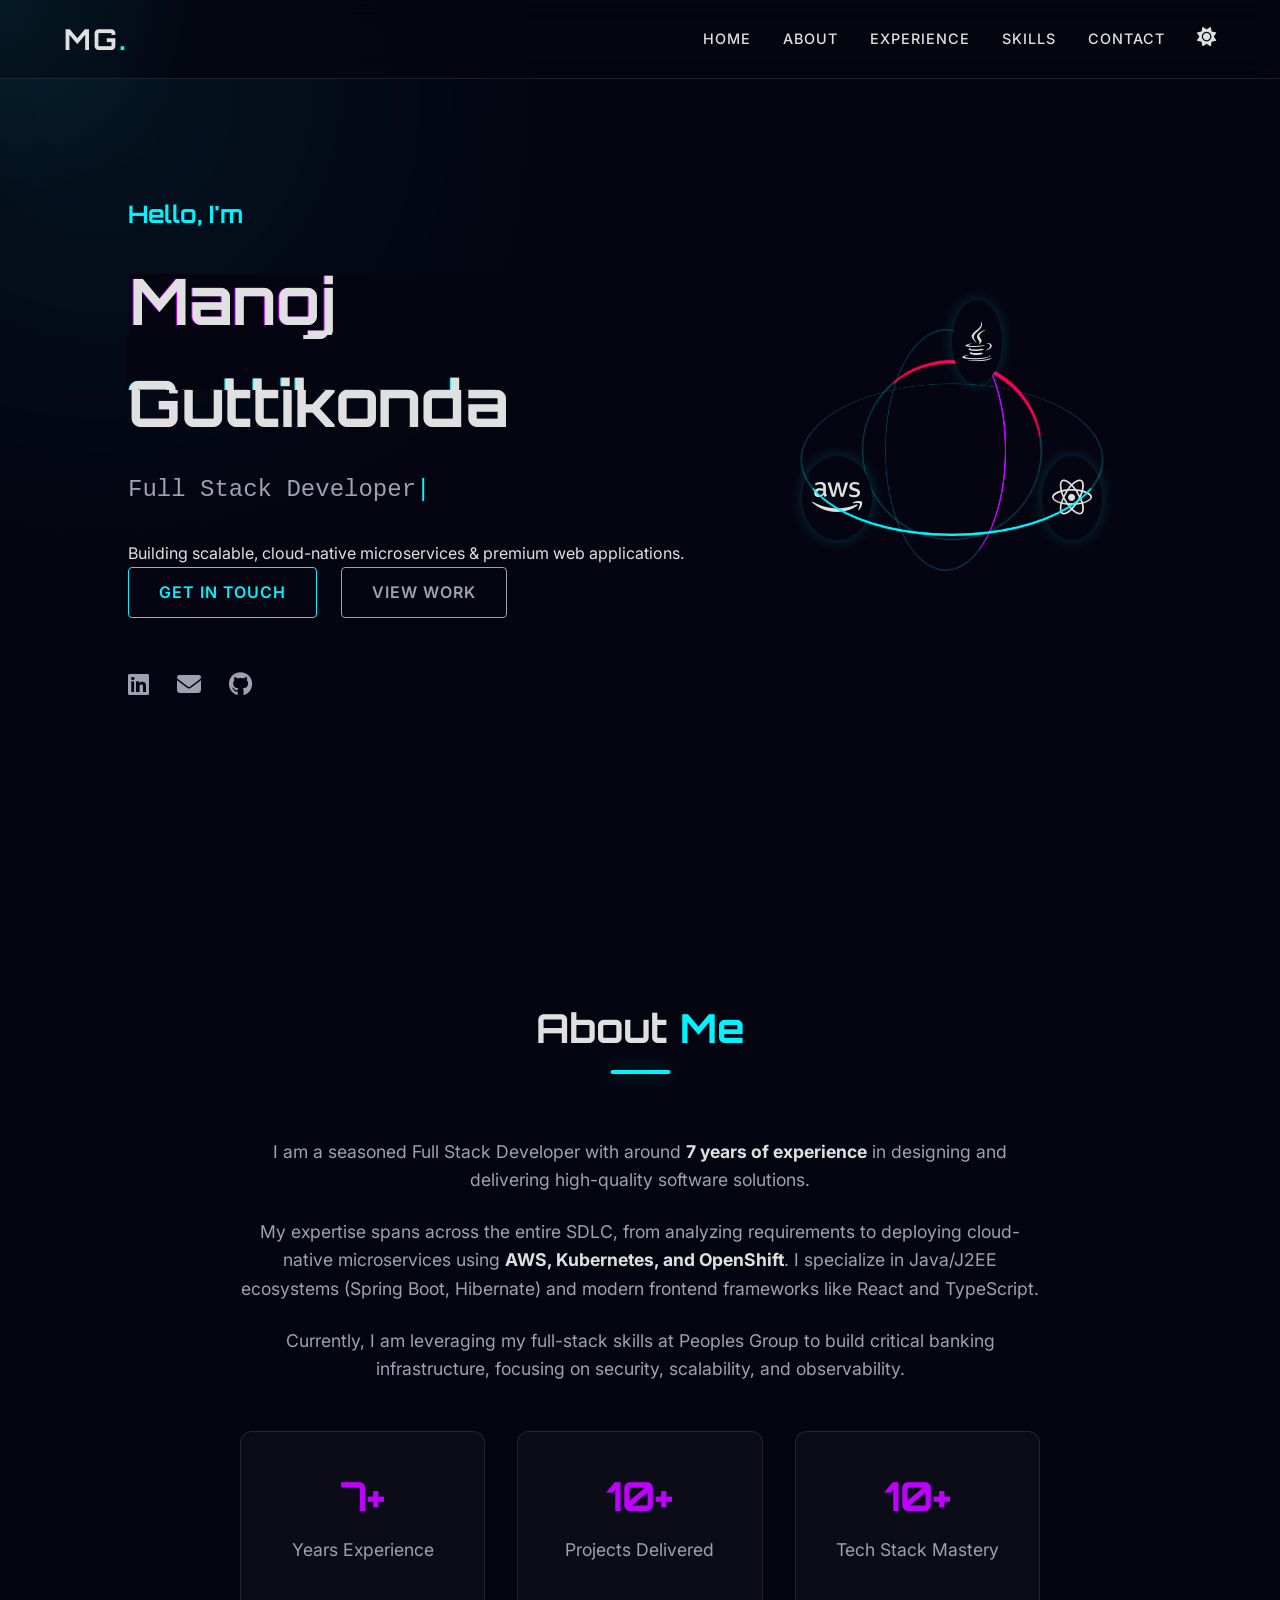
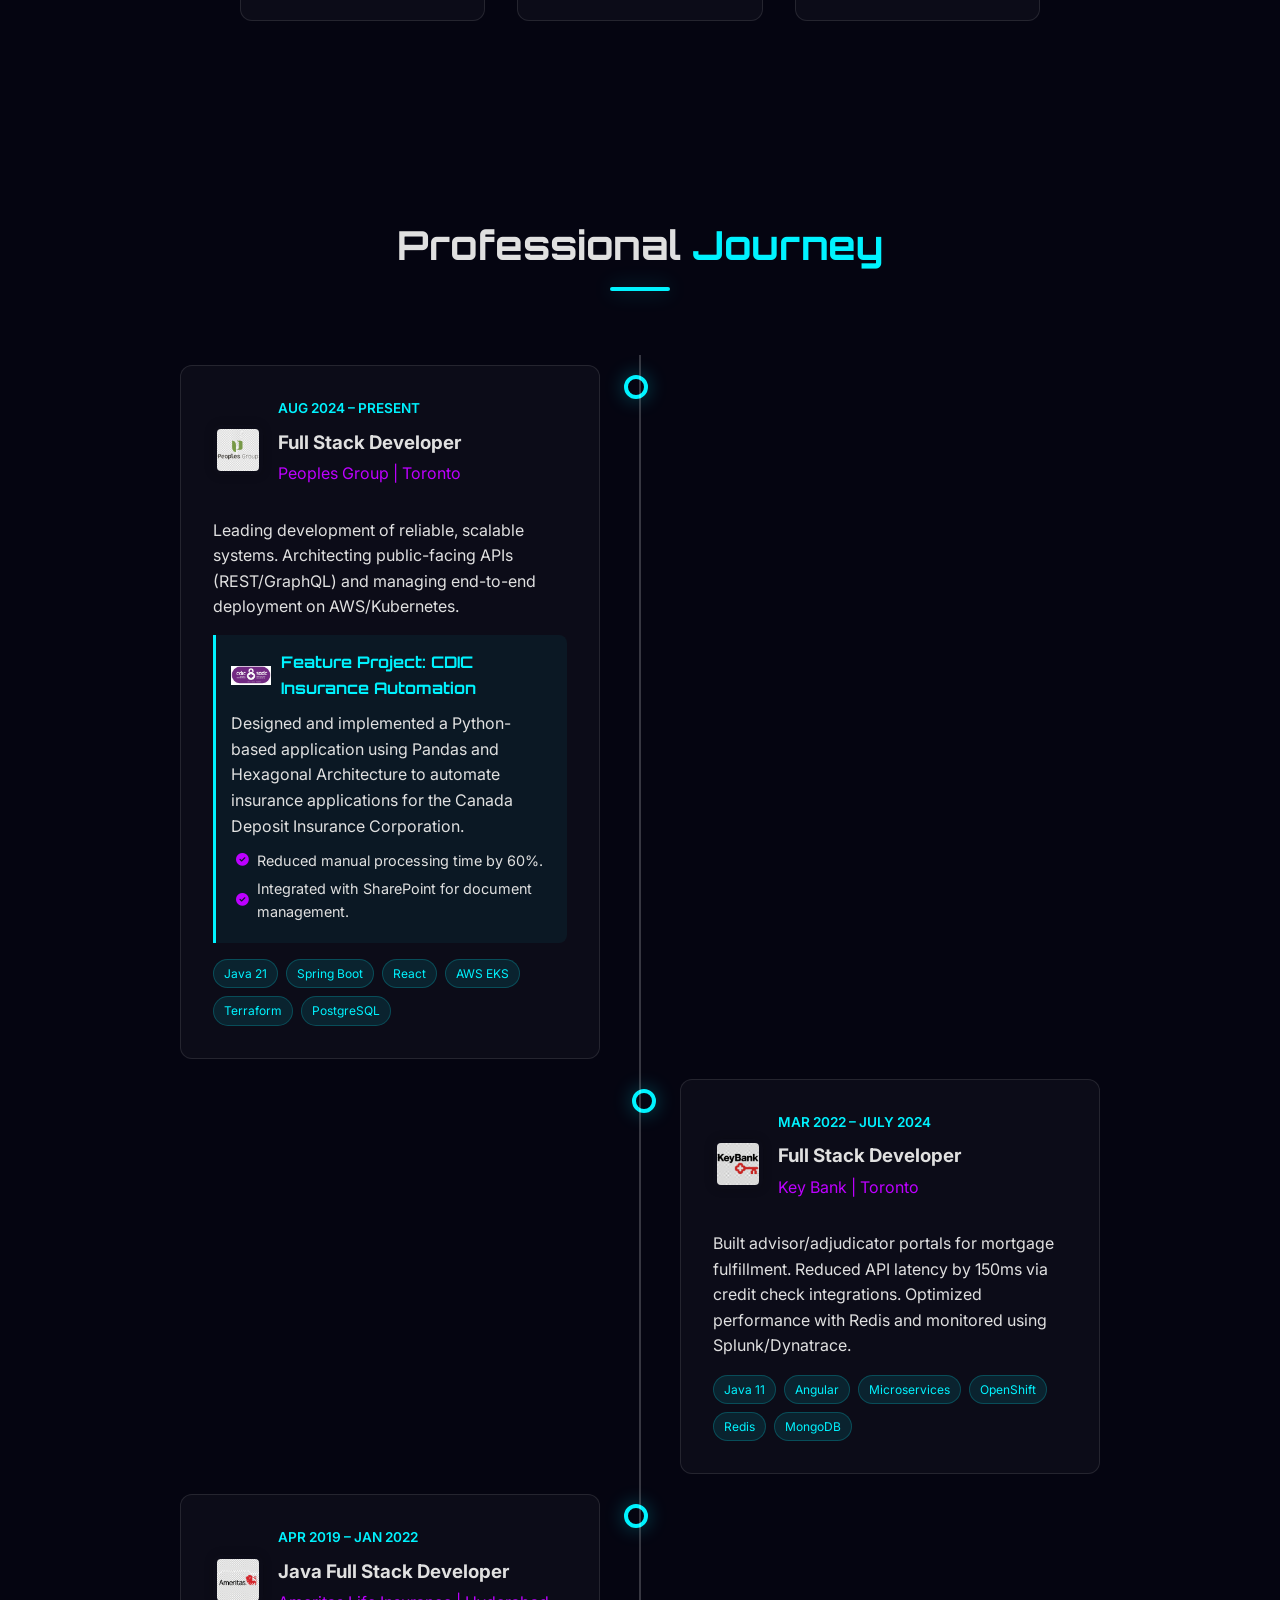
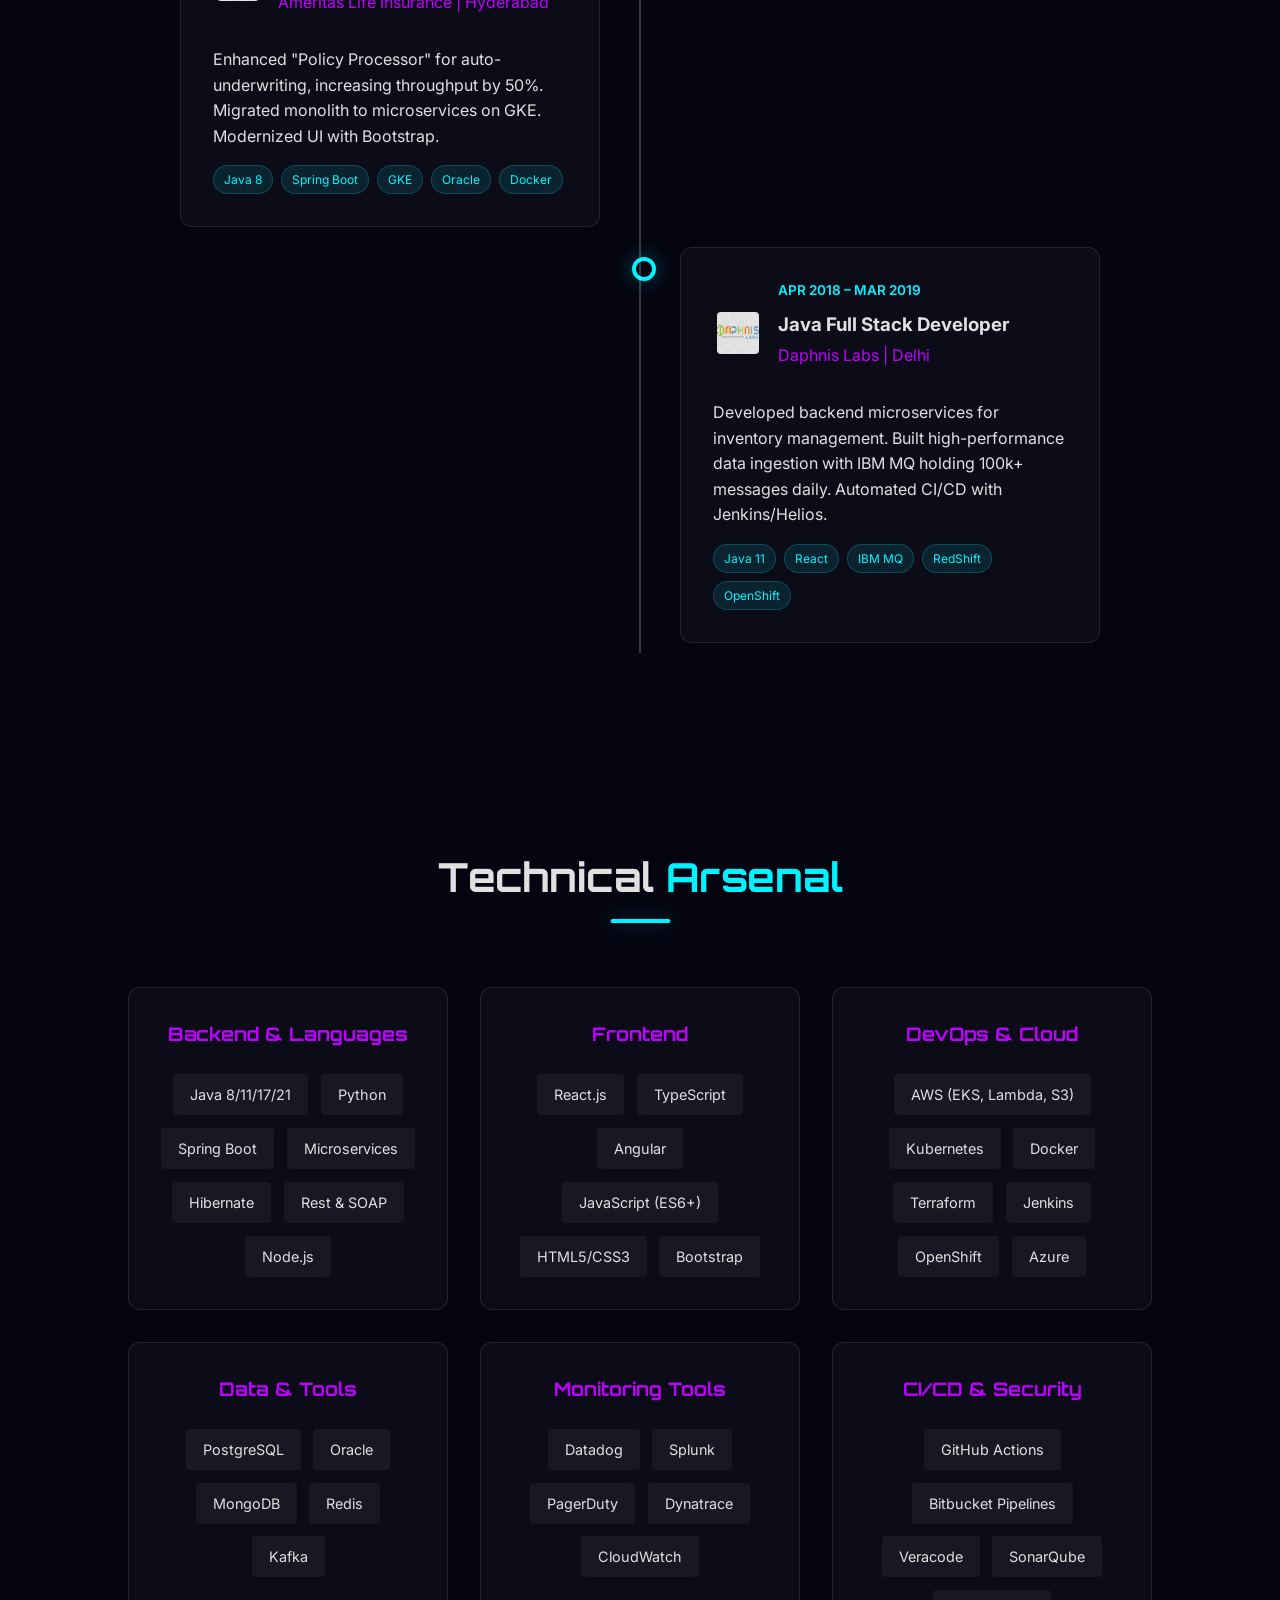
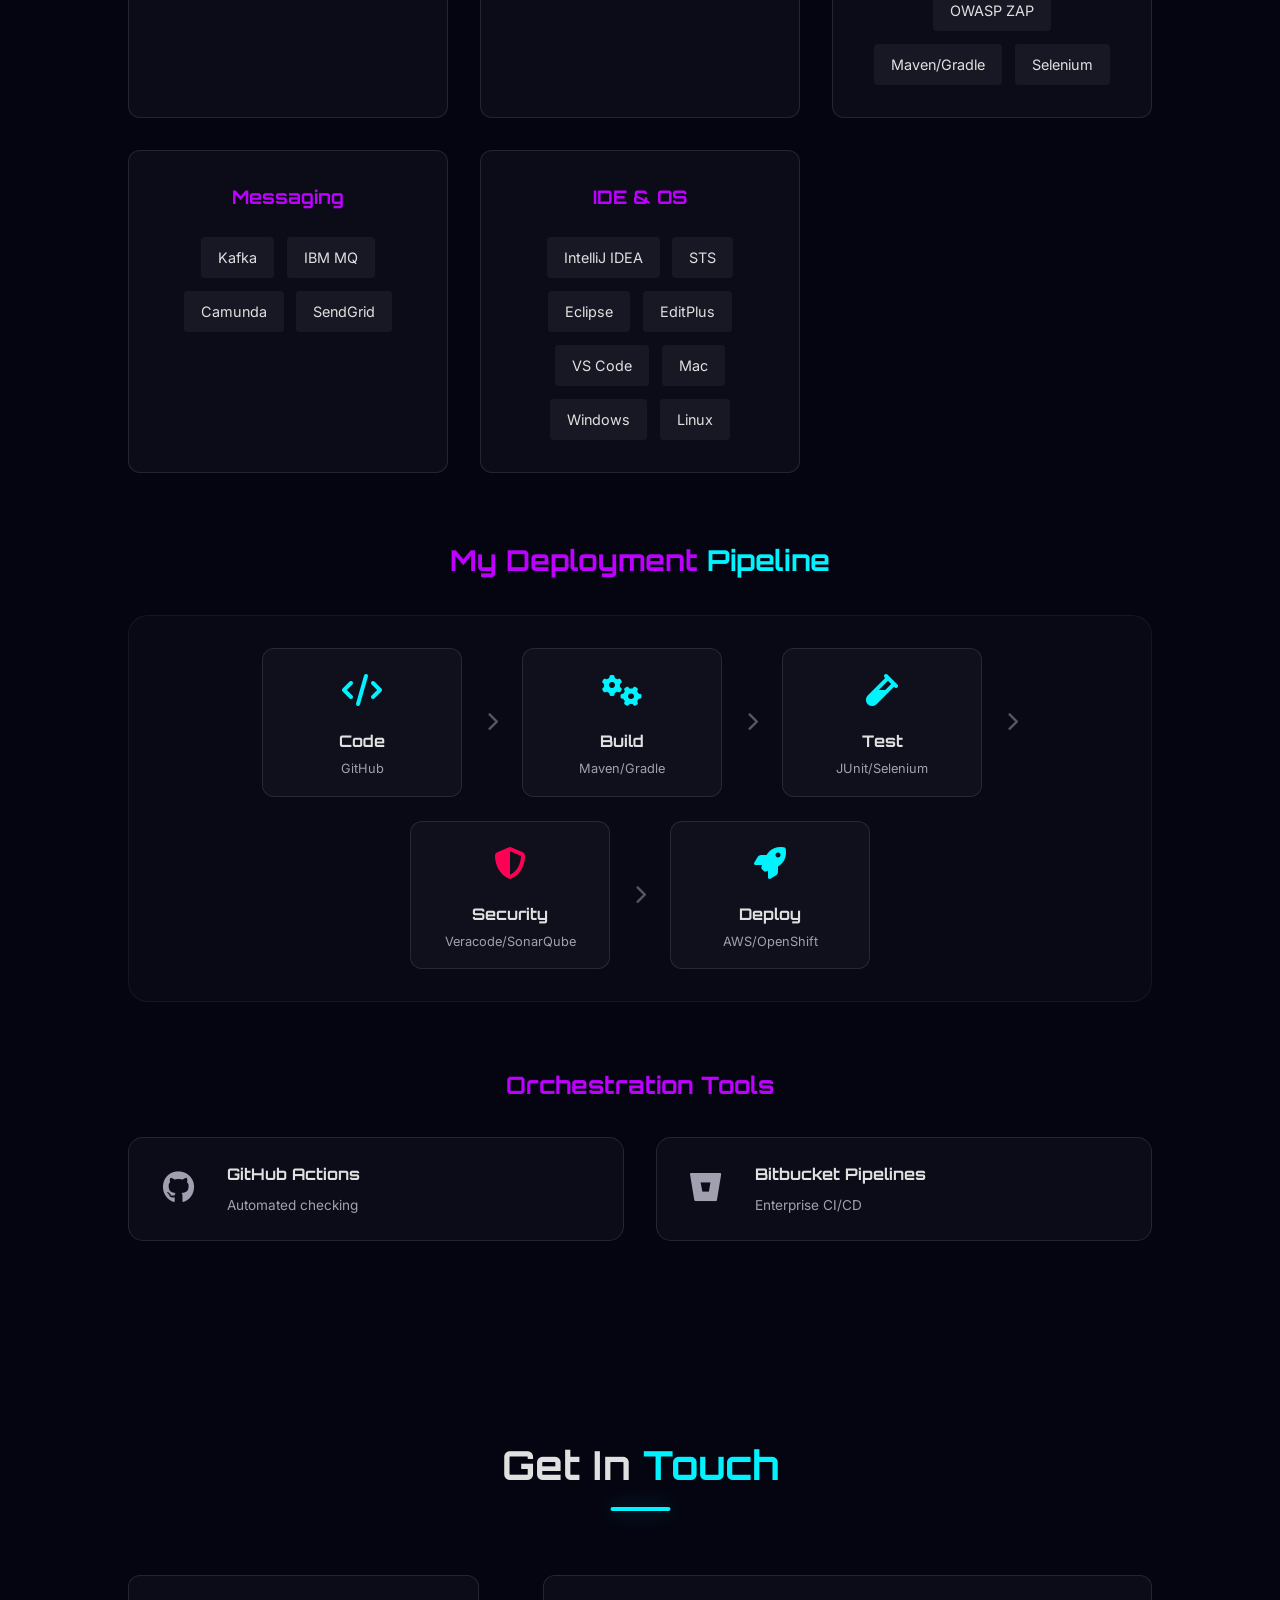
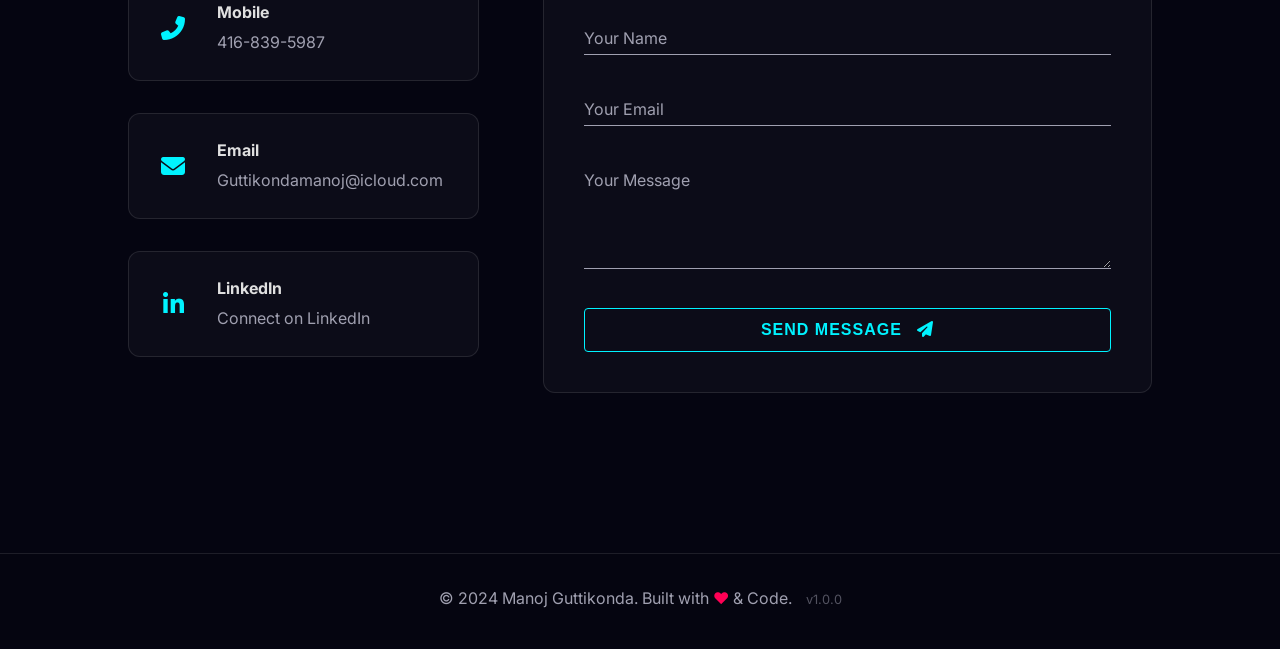
==== commit c21f7887: "updated with logos updated logos" ====
--- a/index.html
+++ b/index.html
@@ -119,7 +119,7 @@
                 <div class="timeline-item left">
                     <div class="timeline-content card-glow">
                         <div class="company-header">
-                            <img src="https://logo.clearbit.com/peoplesgroup.com" alt="Peoples Group Logo"
+                            <img src="assets/images/peoples-group-logo.png" alt="Peoples Group Logo"
                                 class="company-logo" onerror="this.style.display='none'">
                             <div>
                                 <span class="date">Aug 2024 – Present</span>
@@ -157,7 +157,7 @@
                 <div class="timeline-item right">
                     <div class="timeline-content card-glow">
                         <div class="company-header">
-                            <img src="https://logo.clearbit.com/key.com" alt="KeyBank Logo" class="company-logo"
+                            <img src="assets/images/key-bank-logo.png" alt="KeyBank Logo" class="company-logo"
                                 onerror="this.style.display='none'">
                             <div>
                                 <span class="date">Mar 2022 – July 2024</span>
@@ -179,7 +179,7 @@
                 <div class="timeline-item left">
                     <div class="timeline-content card-glow">
                         <div class="company-header">
-                            <img src="https://logo.clearbit.com/ameritas.com" alt="Ameritas Logo" class="company-logo"
+                            <img src="assets/images/ameritas-logo.png" alt="Ameritas Logo" class="company-logo"
                                 onerror="this.style.display='none'">
                             <div>
                                 <span class="date">Apr 2019 – Jan 2022</span>
@@ -200,8 +200,8 @@
                 <div class="timeline-item right">
                     <div class="timeline-content card-glow">
                         <div class="company-header">
-                            <img src="https://logo.clearbit.com/daphnislabs.com" alt="Daphnis Labs Logo"
-                                class="company-logo" onerror="this.style.display='none'">
+                            <img src="assets/images/daphnis-labs-logo.png" alt="Daphnis Labs Logo" class="company-logo"
+                                onerror="this.style.display='none'">
                             <div>
                                 <span class="date">Apr 2018 – Mar 2019</span>
                                 <h3>Java Full Stack Developer</h3>
@@ -403,7 +403,7 @@
                 <form class="contact-form" action="https://formsubmit.co/Guttikondamanoj@icloud.com" method="POST">
                     <!-- FormSubmit Configuration -->
                     <input type="hidden" name="_subject" value="New Portfolio Contact!">
-                    <input type="hidden" name="_autoresponse"
+                    <input type="hidden" name="_autoresponse" id="autoresponse"
                         value="Thank you for your message. I will get back to you as soon as possible.">
                     <input type="hidden" name="_template" value="table">
                     <input type="hidden" name="_captcha" value="true">
--- a/style.css
+++ b/style.css
@@ -816,7 +816,7 @@
     height: 50px;
     border-radius: 8px;
     object-fit: contain;
-    background: #fff;
+    background: transparent;
     padding: 4px;
     box-shadow: 0 0 10px rgba(0, 0, 0, 0.2);
 }
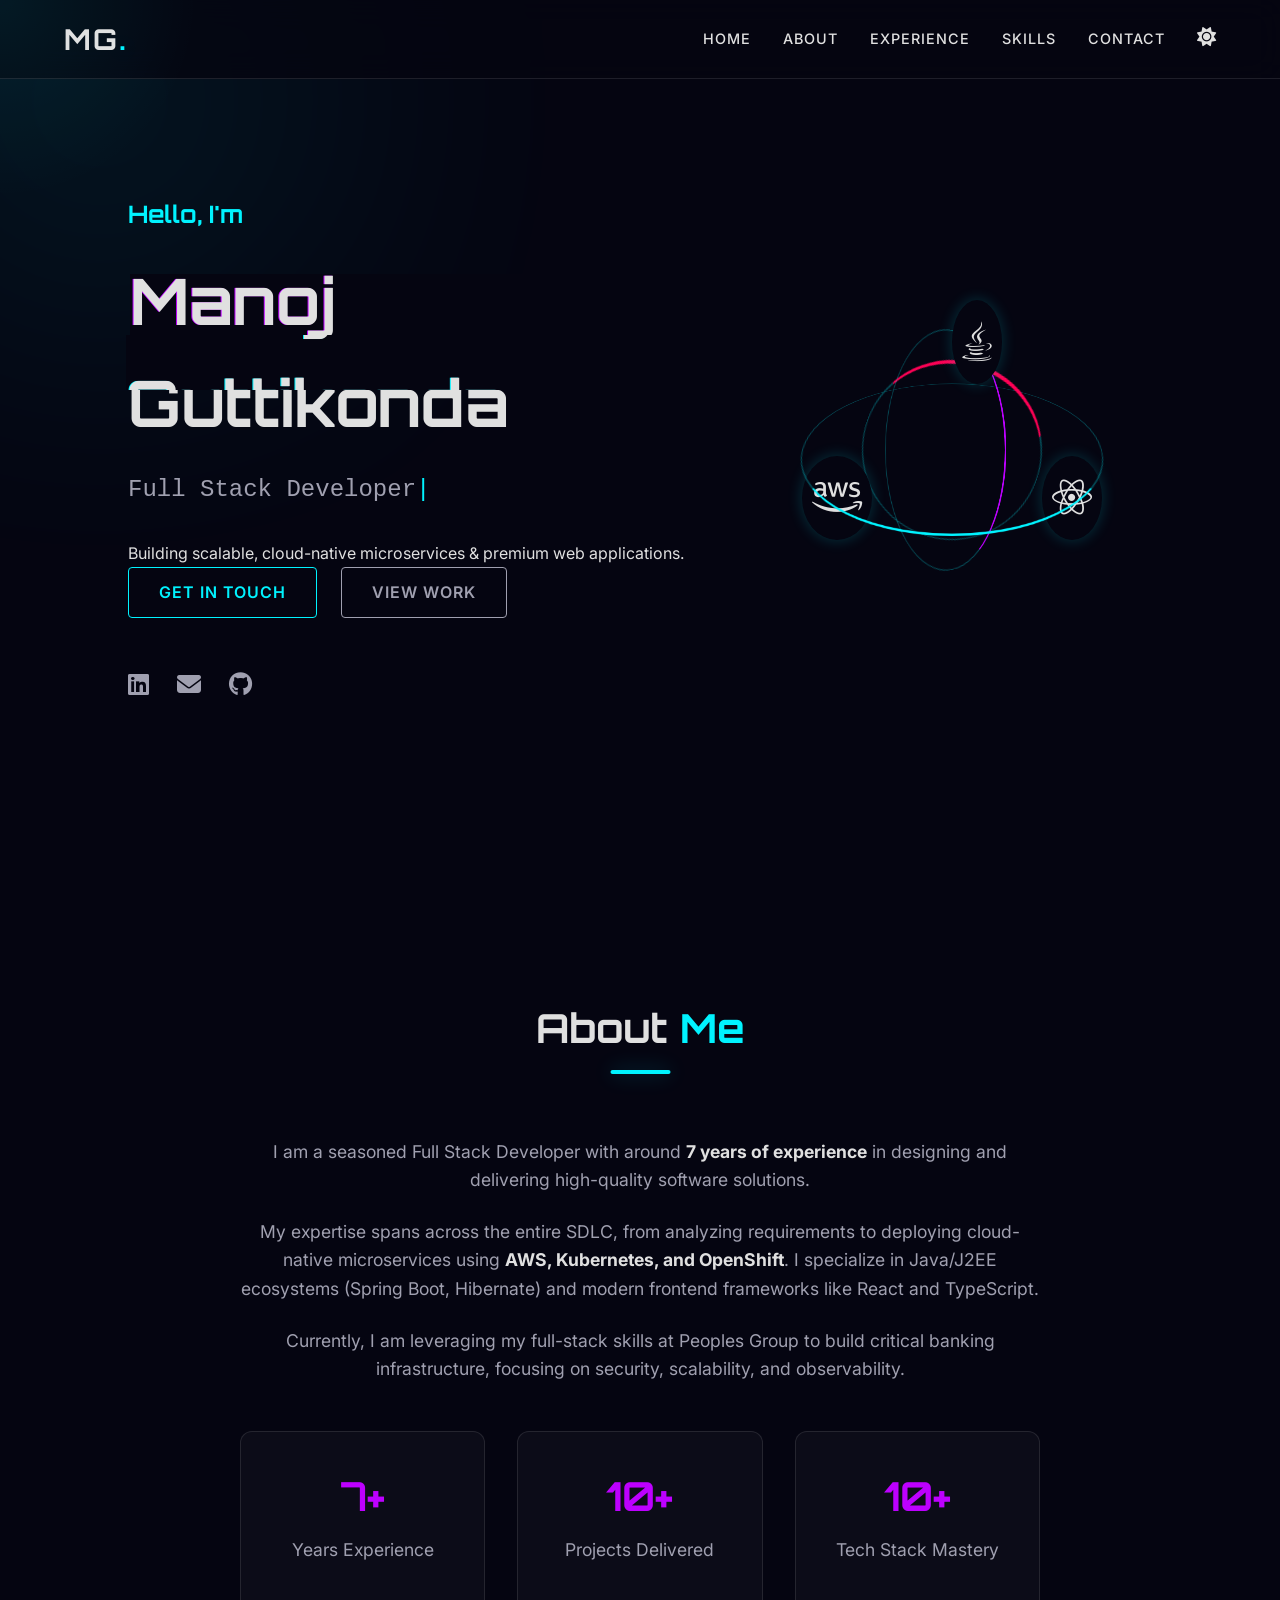
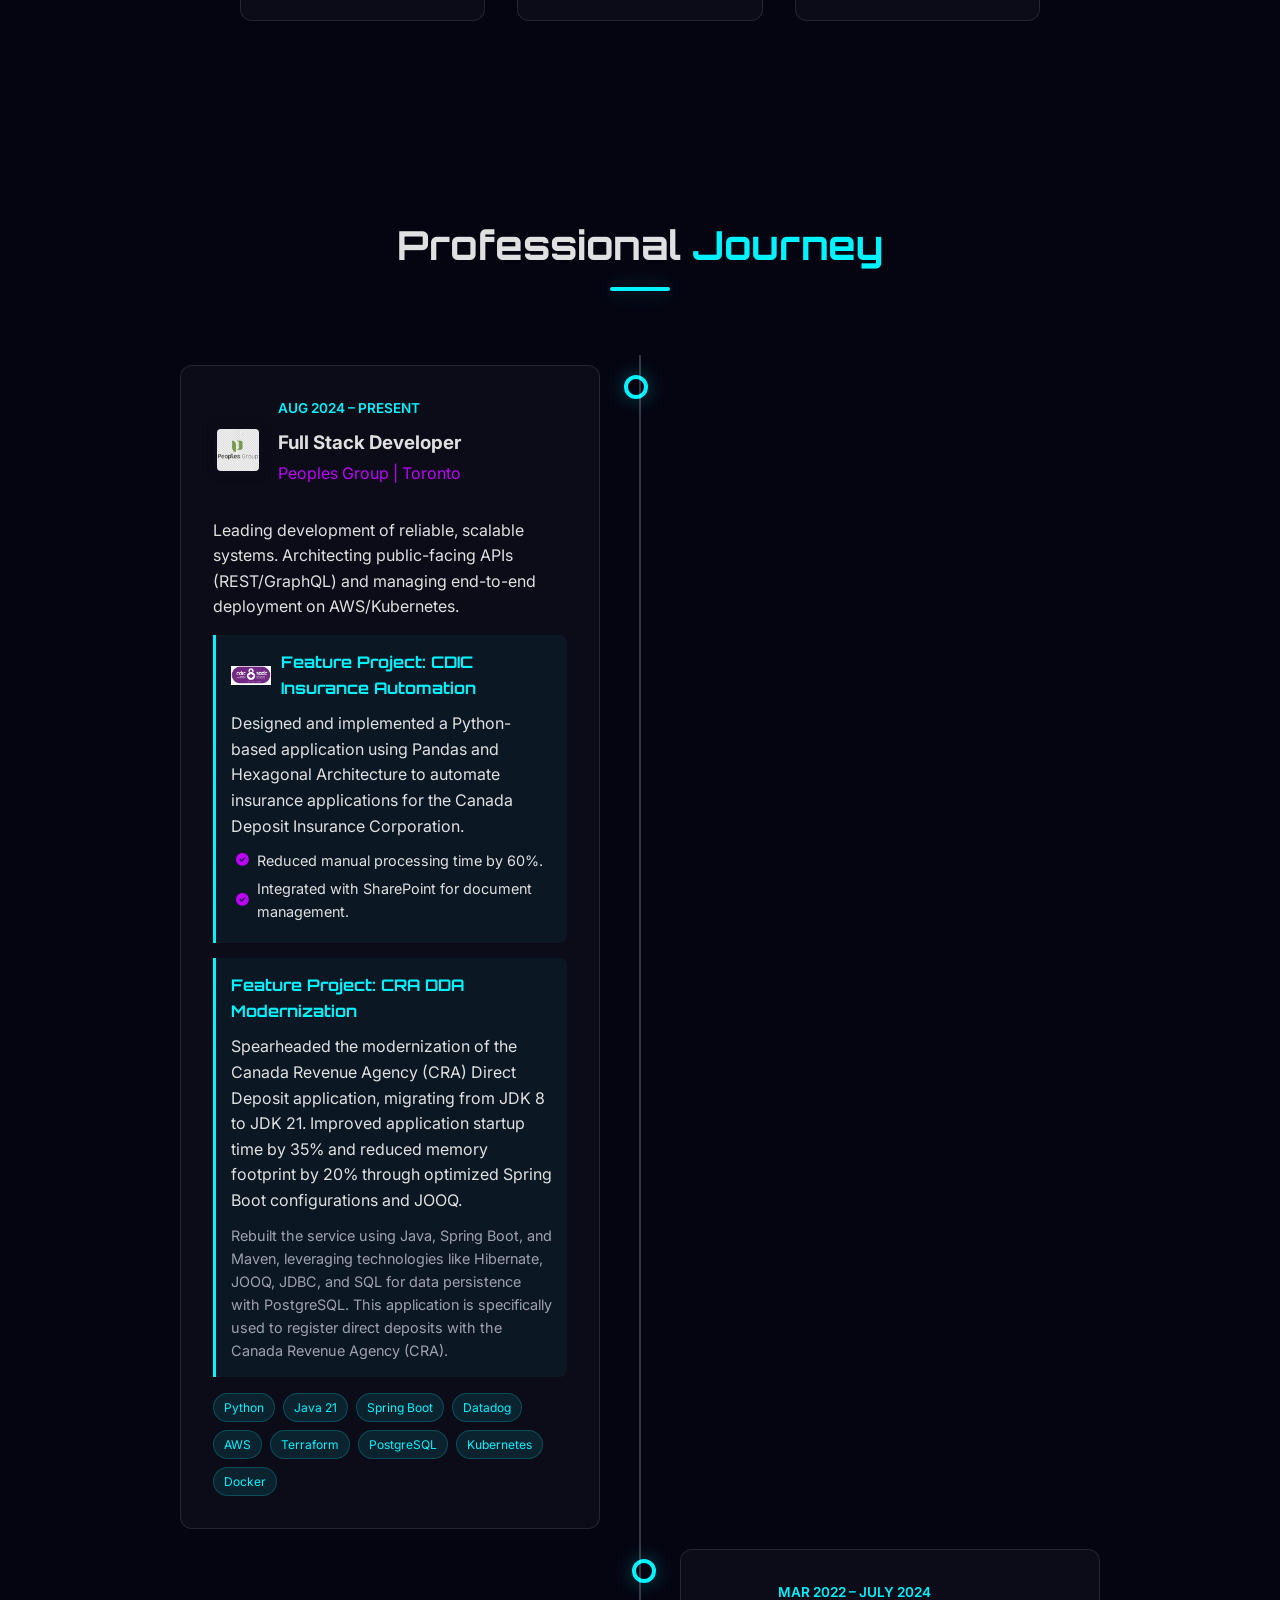
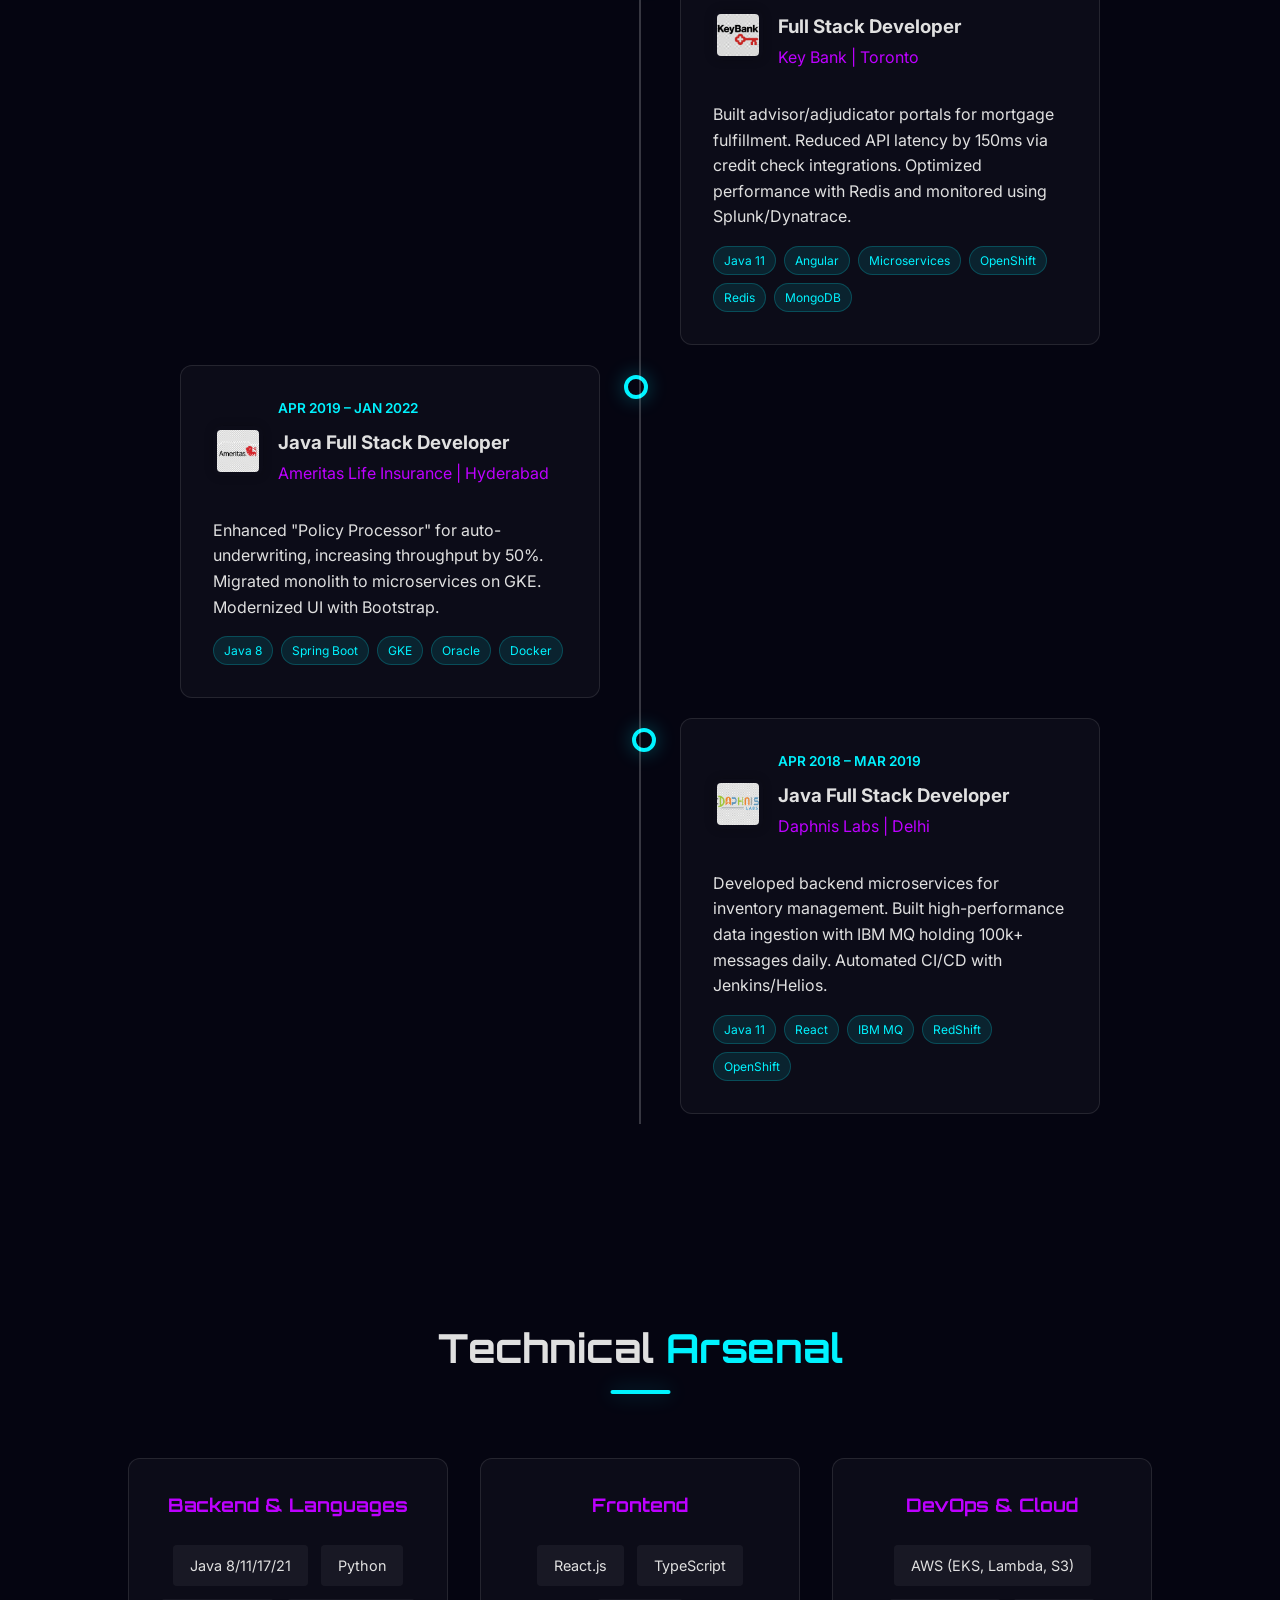
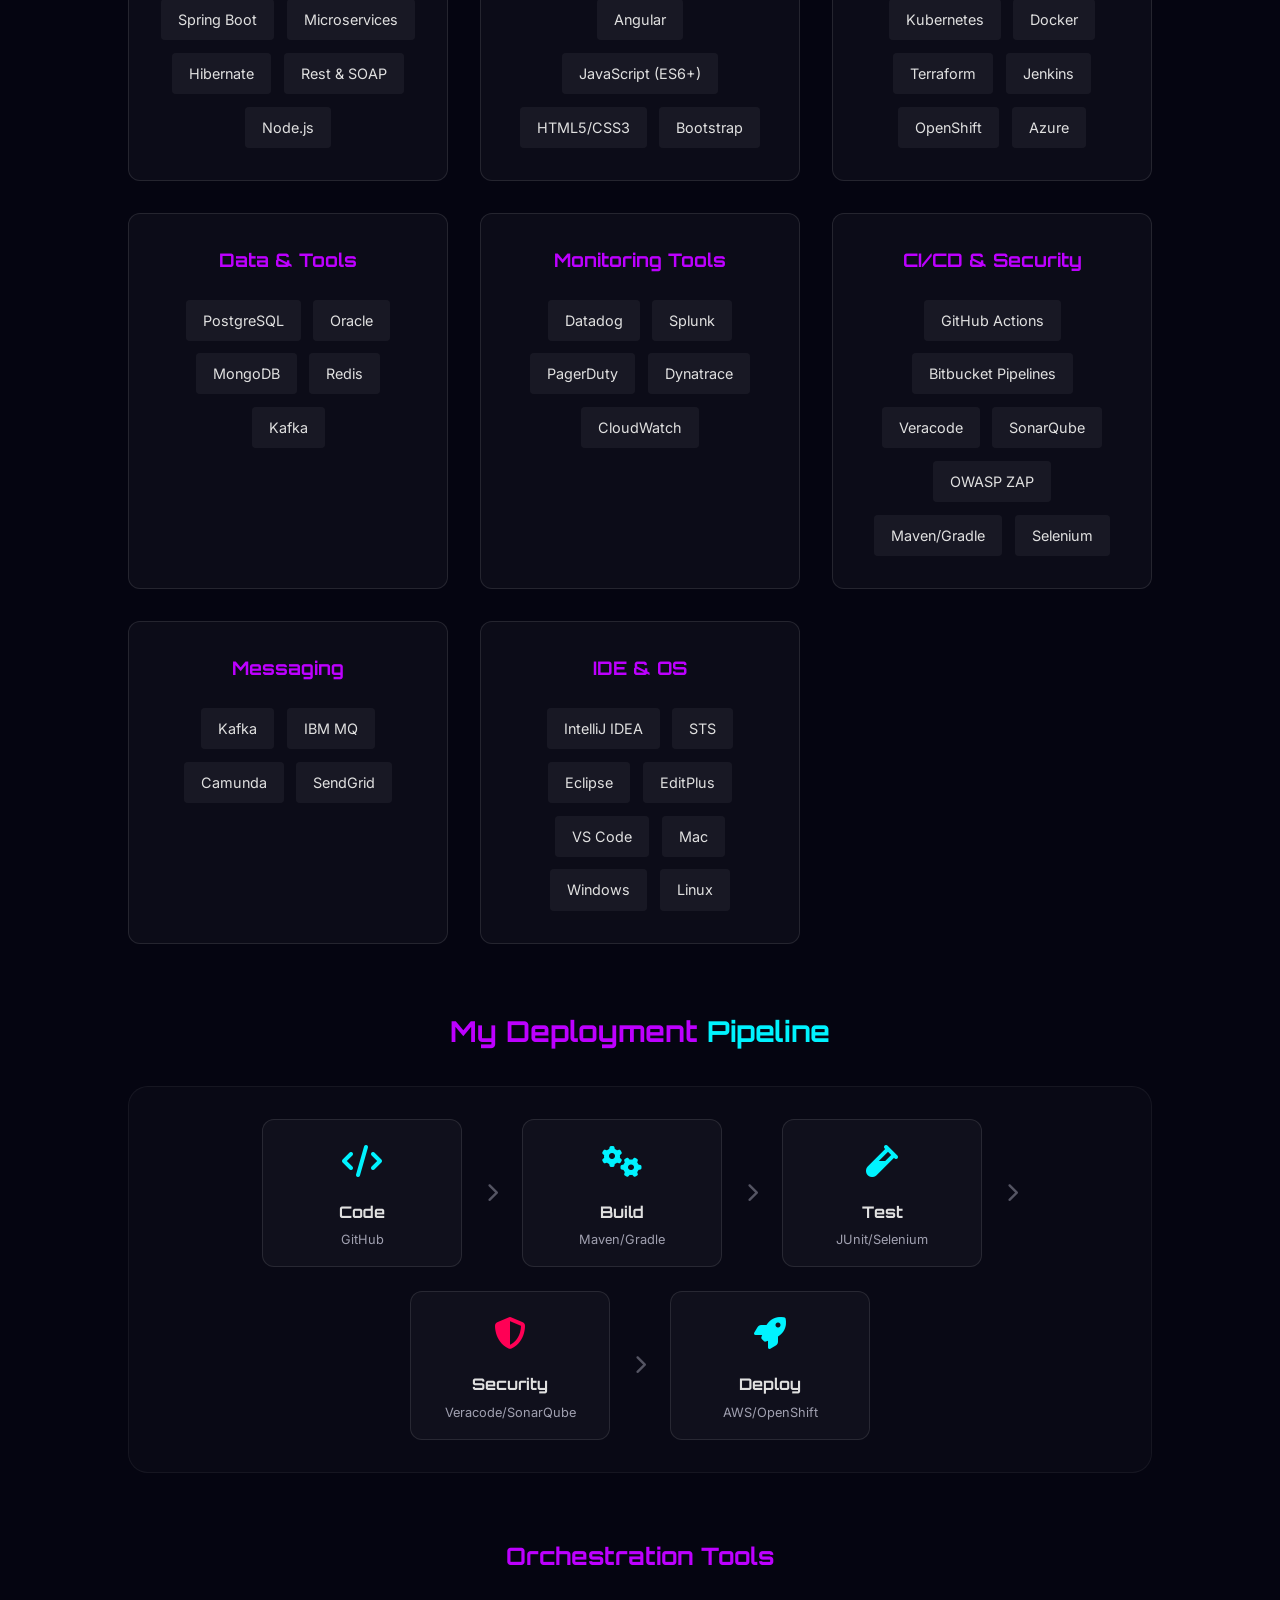
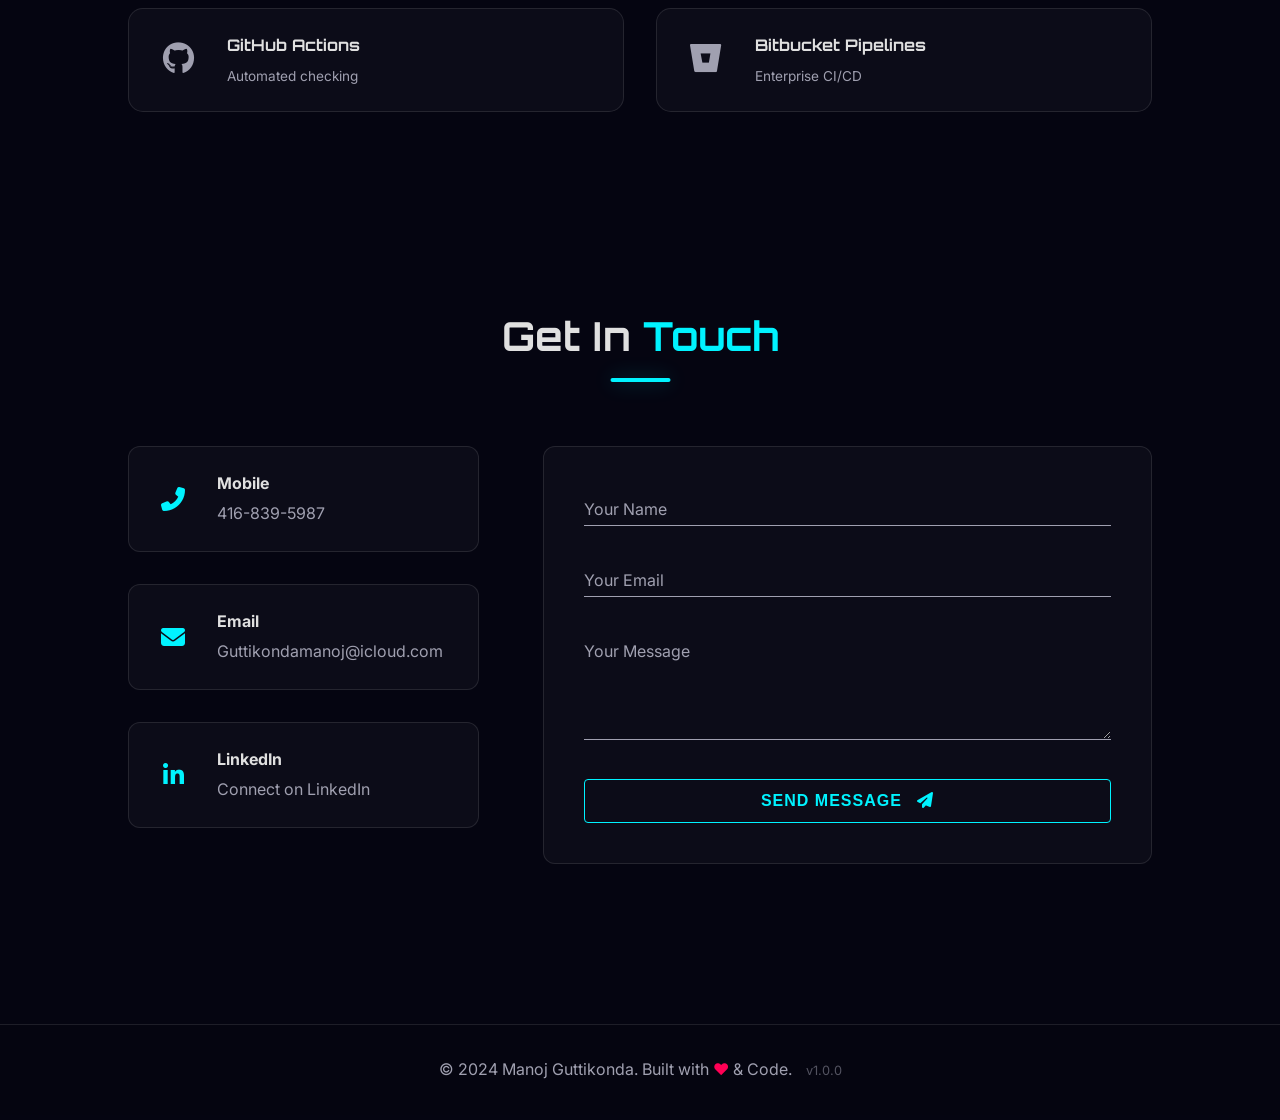
==== commit a493a8f9: "updated about cra dda added cra dda project to the portfolio" ====
--- a/index.html
+++ b/index.html
@@ -146,9 +146,24 @@
                             </ul>
                         </div>
 
+                        <!-- CRA DDA Project Highlight -->
+                        <div class="project-highlight">
+                            <div class="highlight-header">
+                                <h5>Feature Project: CRA DDA Modernization</h5>
+                            </div>
+                            <p>Spearheaded the modernization of the Canada Revenue Agency (CRA) Direct Deposit
+                                application, migrating from JDK 8 to JDK 21. Improved application startup time by 35%
+                                and reduced memory footprint by 20% through optimized Spring Boot configurations and
+                                JOOQ.</p>
+                            <p style="margin-top: 10px; font-size: 0.9rem; color: var(--text-muted);">Rebuilt the
+                                service using Java, Spring Boot, and Maven, leveraging technologies like Hibernate,
+                                JOOQ, JDBC, and SQL for data persistence with PostgreSQL. This application is
+                                specifically used to register direct deposits with the Canada Revenue Agency (CRA).</p>
+                        </div>
+
                         <div class="tags">
-                            <span>Java 21</span><span>Spring Boot</span><span>React</span><span>AWS
-                                EKS</span><span>Terraform</span><span>PostgreSQL</span>
+                            <span>Python</span><span>Java 21</span><span>Spring Boot</span><span>Datadog</span><span>AWS
+                            </span><span>Terraform</span><span>PostgreSQL</span><span>Kubernetes</span><span>Docker</span>
                         </div>
                     </div>
                 </div>
